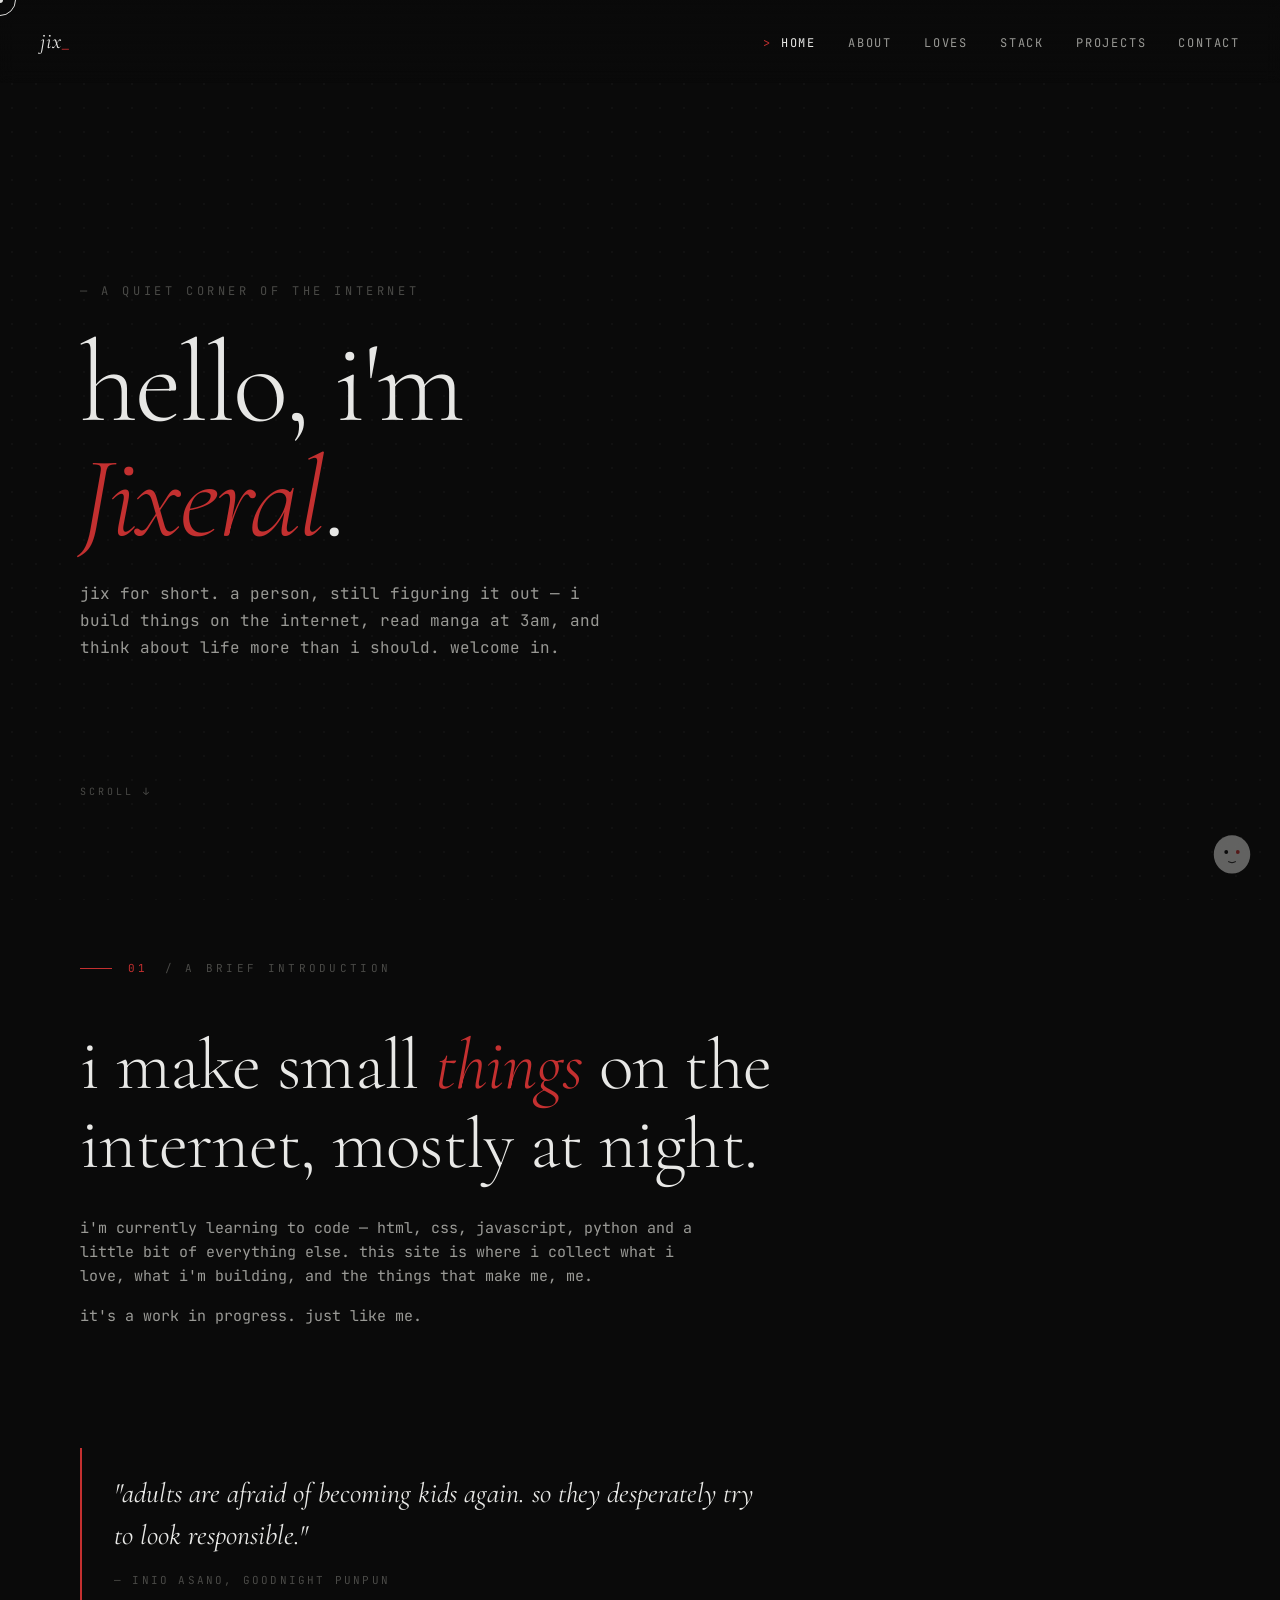
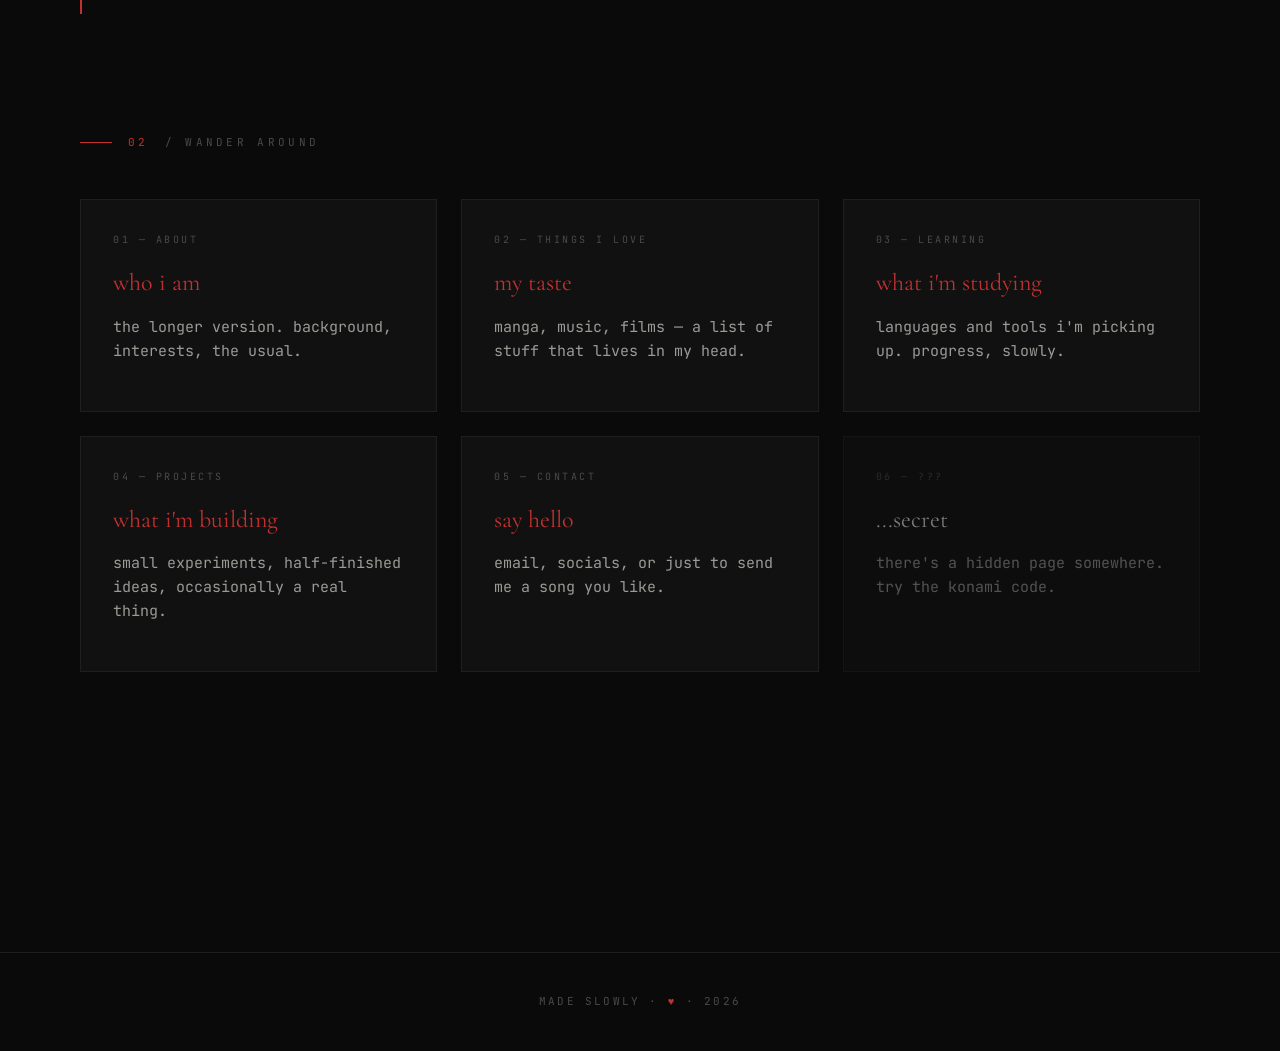
==== index.html @ 425d7bdc "add site" ====
<!DOCTYPE html>
<html lang="en">
<head>
<meta charset="UTF-8">
<meta name="viewport" content="width=device-width, initial-scale=1.0">
<title>home — Jixeral</title>
<meta name="description" content="A quiet corner of the internet.">
<link rel="stylesheet" href="css/style.css">
<link rel="preconnect" href="https://fonts.googleapis.com">
<link rel="preconnect" href="https://fonts.gstatic.com" crossorigin>
<link href="https://fonts.googleapis.com/css2?family=Cormorant+Garamond:ital,wght@0,300;0,400;1,300;1,400&family=JetBrains+Mono:wght@300;400;500&display=swap" rel="stylesheet">
<link rel="icon" href="data:image/svg+xml,%3Csvg xmlns='http://www.w3.org/2000/svg' viewBox='0 0 100 100'%3E%3Ccircle cx='50' cy='50' r='45' fill='%23e8e8e6'/%3E%3Ccircle cx='35' cy='40' r='4' fill='%23000'/%3E%3Ccircle cx='65' cy='40' r='4' fill='%23c43030'/%3E%3C/svg%3E">
</head>
<body>

<div class="loader"><div class="text">loading</div></div>

<nav>
  <a href="index.html" class="logo">jix</a>
  <ul>
    <li><a href="index.html">Home</a></li>
    <li><a href="about.html">About</a></li>
    <li><a href="loves.html">Loves</a></li>
    <li><a href="stack.html">Stack</a></li>
    <li><a href="projects.html">Projects</a></li>
    <li><a href="contact.html">Contact</a></li>
  </ul>
</nav>

<main>

  <section class="hero">
    <div class="greeting reveal">— a quiet corner of the internet</div>
    <h1 class="reveal">hello, i'm<br><span class="accent glitch" data-text="Jixeral">Jixeral</span>.</h1>
    <p class="tagline reveal">jix for short. a person, still figuring it out — i build things on the internet, read manga at 3am, and think about life more than i should. welcome in.</p>
    <div class="scroll-hint">scroll ↓</div>
  </section>

  <section class="reveal">
    <div class="section-label"><span class="num">01</span> / a brief introduction</div>
    <h2>i make small <em>things</em> on the<br>internet, mostly at night.</h2>
    <p>i'm currently learning to code — html, css, javascript, python and a little bit of everything else. this site is where i collect what i love, what i'm building, and the things that make me, me.</p>
    <p>it's a work in progress. just like me.</p>
  </section>

  <section class="reveal">
    <div class="quote-block">
      <p>"adults are afraid of becoming kids again. so they desperately try to look responsible."</p>
      <div class="source">— inio asano, goodnight punpun</div>
    </div>
  </section>

  <section class="reveal">
    <div class="section-label"><span class="num">02</span> / wander around</div>
    <div class="grid grid-3">
      <a href="about.html" class="card">
        <div class="meta">01 — about</div>
        <h3>who i am</h3>
        <p>the longer version. background, interests, the usual.</p>
      </a>
      <a href="loves.html" class="card">
        <div class="meta">02 — things i love</div>
        <h3>my taste</h3>
        <p>manga, music, films — a list of stuff that lives in my head.</p>
      </a>
      <a href="stack.html" class="card">
        <div class="meta">03 — learning</div>
        <h3>what i'm studying</h3>
        <p>languages and tools i'm picking up. progress, slowly.</p>
      </a>
      <a href="projects.html" class="card">
        <div class="meta">04 — projects</div>
        <h3>what i'm building</h3>
        <p>small experiments, half-finished ideas, occasionally a real thing.</p>
      </a>
      <a href="contact.html" class="card">
        <div class="meta">05 — contact</div>
        <h3>say hello</h3>
        <p>email, socials, or just to send me a song you like.</p>
      </a>
      <div class="card" style="opacity:0.5;">
        <div class="meta">06 — ???</div>
        <h3>...secret</h3>
        <p>there's a hidden page somewhere. try the konami code.</p>
      </div>
    </div>
  </section>

</main>

<footer>
  made slowly · <span class="heart">♥</span> · <span id="year"></span>
</footer>

<a href="#" class="punpun-corner" title="punpun">
  <svg viewBox="0 0 100 100" xmlns="http://www.w3.org/2000/svg">
    <ellipse cx="50" cy="55" rx="38" ry="40" fill="#e8e8e6"/>
    <path d="M 30 20 L 35 35 L 40 22 Z M 60 22 L 65 35 L 70 20 Z" fill="#e8e8e6"/>
    <circle cx="38" cy="50" r="4" fill="#0a0a0a"/>
    <circle cx="62" cy="50" r="4" fill="#c43030"/>
    <path d="M 42 70 Q 50 75 58 70" stroke="#0a0a0a" stroke-width="2" fill="none"/>
  </svg>
</a>

<script>document.getElementById('year').textContent = new Date().getFullYear();</script>
<script src="js/main.js"></script>
</body>
</html>
---- css/style.css ----
/* ============================================
   PUNPUN-INSPIRED DARK PERSONAL SITE
   Mood: melancholic, surreal, techy, quiet
   ============================================ */

:root {
  --bg: #0a0a0a;
  --bg-soft: #111111;
  --bg-elev: #181818;
  --ink: #e8e8e6;
  --ink-dim: #9a9a96;
  --ink-faint: #4a4a47;
  --accent: #c43030;        /* Punpun's red eye */
  --accent-soft: #8b1e1e;
  --line: #1f1f1f;
  --grid: rgba(255,255,255,0.03);
  --mono: 'JetBrains Mono', 'Courier New', monospace;
  --serif: 'Cormorant Garamond', 'Times New Roman', serif;
  --sans: -apple-system, BlinkMacSystemFont, 'Segoe UI', sans-serif;
}

* { margin: 0; padding: 0; box-sizing: border-box; }

html { scroll-behavior: smooth; }

body {
  background: var(--bg);
  color: var(--ink);
  font-family: var(--mono);
  font-size: 15px;
  line-height: 1.6;
  overflow-x: hidden;
  cursor: none;
  min-height: 100vh;
  position: relative;
}

/* subtle dot grid background */
body::before {
  content: '';
  position: fixed;
  inset: 0;
  background-image:
    radial-gradient(circle, var(--grid) 1px, transparent 1px);
  background-size: 24px 24px;
  pointer-events: none;
  z-index: 0;
}

/* film grain */
body::after {
  content: '';
  position: fixed;
  inset: 0;
  background-image: url("data:image/svg+xml;utf8,<svg xmlns='http://www.w3.org/2000/svg' width='200' height='200'><filter id='n'><feTurbulence type='fractalNoise' baseFrequency='0.9' numOctaves='2' stitchTiles='stitch'/><feColorMatrix values='0 0 0 0 0  0 0 0 0 0  0 0 0 0 0  0 0 0 0.5 0'/></filter><rect width='100%25' height='100%25' filter='url(%23n)' opacity='0.35'/></svg>");
  opacity: 0.08;
  pointer-events: none;
  z-index: 1000;
  mix-blend-mode: overlay;
}

/* ============ CUSTOM CURSOR ============ */
.cursor-dot, .cursor-ring {
  position: fixed;
  top: 0; left: 0;
  pointer-events: none;
  z-index: 9999;
  transform: translate(-50%, -50%);
  transition: width 0.2s, height 0.2s, background 0.2s, opacity 0.2s;
  mix-blend-mode: difference;
}
.cursor-dot {
  width: 6px; height: 6px;
  background: var(--ink);
  border-radius: 50%;
}
.cursor-ring {
  width: 32px; height: 32px;
  border: 1px solid var(--ink);
  border-radius: 50%;
  transition: transform 0.15s ease-out, width 0.25s, height 0.25s, border-color 0.25s;
}
.cursor-ring.hover {
  width: 56px; height: 56px;
  border-color: var(--accent);
  background: rgba(196, 48, 48, 0.08);
}
.cursor-dot.hover { background: var(--accent); }

@media (max-width: 768px) {
  body { cursor: auto; }
  .cursor-dot, .cursor-ring { display: none; }
}

/* ============ NAV ============ */
nav {
  position: fixed;
  top: 0; left: 0; right: 0;
  z-index: 100;
  padding: 24px 40px;
  display: flex;
  justify-content: space-between;
  align-items: center;
  background: linear-gradient(180deg, rgba(10,10,10,0.85), transparent);
  backdrop-filter: blur(8px);
  -webkit-backdrop-filter: blur(8px);
}
nav .logo {
  font-family: var(--serif);
  font-size: 22px;
  font-style: italic;
  letter-spacing: 0.05em;
  text-decoration: none;
  color: var(--ink);
  position: relative;
}
nav .logo::after {
  content: '_';
  color: var(--accent);
  animation: blink 1.2s infinite;
}
@keyframes blink {
  0%, 49% { opacity: 1; }
  50%, 100% { opacity: 0; }
}
nav ul {
  display: flex;
  gap: 32px;
  list-style: none;
}
nav ul a {
  color: var(--ink-dim);
  text-decoration: none;
  font-size: 12px;
  letter-spacing: 0.15em;
  text-transform: uppercase;
  transition: color 0.2s;
  position: relative;
  padding: 4px 0;
}
nav ul a:hover, nav ul a.active {
  color: var(--ink);
}
nav ul a.active::before {
  content: '> ';
  color: var(--accent);
}
nav ul a::after {
  content: '';
  position: absolute;
  bottom: 0; left: 0;
  width: 0; height: 1px;
  background: var(--accent);
  transition: width 0.3s;
}
nav ul a:hover::after { width: 100%; }

@media (max-width: 640px) {
  nav { padding: 16px 20px; }
  nav ul { gap: 16px; }
  nav ul a { font-size: 10px; letter-spacing: 0.1em; }
}

/* ============ LAYOUT ============ */
main {
  position: relative;
  z-index: 2;
  padding: 120px 40px 80px;
  max-width: 1200px;
  margin: 0 auto;
}
@media (max-width: 640px) {
  main { padding: 100px 20px 60px; }
}

section { margin-bottom: 120px; }

/* ============ HERO ============ */
.hero {
  min-height: 80vh;
  display: flex;
  flex-direction: column;
  justify-content: center;
  position: relative;
}
.hero .greeting {
  color: var(--ink-faint);
  font-size: 12px;
  letter-spacing: 0.3em;
  text-transform: uppercase;
  margin-bottom: 24px;
}
.hero h1 {
  font-family: var(--serif);
  font-size: clamp(48px, 9vw, 128px);
  line-height: 1;
  font-weight: 300;
  letter-spacing: -0.02em;
  margin-bottom: 24px;
}
.hero h1 .accent {
  font-style: italic;
  color: var(--accent);
}
.hero .tagline {
  color: var(--ink-dim);
  max-width: 540px;
  font-size: 16px;
  line-height: 1.7;
}
.hero .scroll-hint {
  position: absolute;
  bottom: 40px;
  left: 0;
  font-size: 10px;
  letter-spacing: 0.3em;
  color: var(--ink-faint);
  text-transform: uppercase;
  animation: pulse 2s infinite;
}
@keyframes pulse {
  0%, 100% { opacity: 0.3; transform: translateY(0); }
  50% { opacity: 1; transform: translateY(6px); }
}

/* glitch text */
.glitch {
  position: relative;
  display: inline-block;
}
.glitch::before, .glitch::after {
  content: attr(data-text);
  position: absolute;
  top: 0; left: 0;
  width: 100%;
  opacity: 0;
}
.glitch:hover::before {
  animation: glitch1 0.4s steps(2) infinite;
  color: var(--accent);
  opacity: 0.8;
  z-index: -1;
}
.glitch:hover::after {
  animation: glitch2 0.4s steps(2) infinite;
  color: #30c4c4;
  opacity: 0.8;
  z-index: -1;
}
@keyframes glitch1 {
  0% { transform: translate(0); }
  20% { transform: translate(-2px, 2px); }
  40% { transform: translate(-2px, -2px); }
  60% { transform: translate(2px, 2px); }
  80% { transform: translate(2px, -2px); }
  100% { transform: translate(0); }
}
@keyframes glitch2 {
  0% { transform: translate(0); }
  20% { transform: translate(2px, -2px); }
  40% { transform: translate(2px, 2px); }
  60% { transform: translate(-2px, -2px); }
  80% { transform: translate(-2px, 2px); }
  100% { transform: translate(0); }
}

/* ============ SECTION HEADERS ============ */
.section-label {
  display: flex;
  align-items: center;
  gap: 16px;
  margin-bottom: 48px;
  color: var(--ink-faint);
  font-size: 11px;
  letter-spacing: 0.3em;
  text-transform: uppercase;
}
.section-label::before {
  content: '';
  width: 32px; height: 1px;
  background: var(--accent);
}
.section-label .num {
  color: var(--accent);
}

h2 {
  font-family: var(--serif);
  font-size: clamp(36px, 6vw, 72px);
  font-weight: 300;
  line-height: 1.1;
  margin-bottom: 32px;
  letter-spacing: -0.01em;
}
h2 em { color: var(--accent); font-style: italic; }

h3 {
  font-family: var(--serif);
  font-size: 24px;
  font-weight: 400;
  margin-bottom: 12px;
}

p { color: var(--ink-dim); margin-bottom: 16px; max-width: 640px; }
p strong { color: var(--ink); font-weight: 500; }

a { color: var(--accent); text-decoration: none; }
a:hover { color: var(--ink); }

/* ============ CARDS / GRIDS ============ */
.grid {
  display: grid;
  gap: 24px;
}
.grid-2 { grid-template-columns: repeat(2, 1fr); }
.grid-3 { grid-template-columns: repeat(3, 1fr); }
.grid-4 { grid-template-columns: repeat(4, 1fr); }
@media (max-width: 900px) {
  .grid-3, .grid-4 { grid-template-columns: repeat(2, 1fr); }
}
@media (max-width: 600px) {
  .grid-2, .grid-3, .grid-4 { grid-template-columns: 1fr; }
}

.card {
  background: var(--bg-soft);
  border: 1px solid var(--line);
  padding: 32px;
  position: relative;
  transition: all 0.4s cubic-bezier(0.2, 0.8, 0.2, 1);
  overflow: hidden;
}
.card::before {
  content: '';
  position: absolute;
  top: 0; left: 0;
  width: 0; height: 1px;
  background: var(--accent);
  transition: width 0.5s;
}
.card:hover {
  border-color: var(--ink-faint);
  transform: translateY(-4px);
  background: var(--bg-elev);
}
.card:hover::before { width: 100%; }

.card .meta {
  font-size: 10px;
  letter-spacing: 0.25em;
  text-transform: uppercase;
  color: var(--ink-faint);
  margin-bottom: 16px;
}
.card .tag {
  display: inline-block;
  padding: 3px 10px;
  border: 1px solid var(--line);
  font-size: 10px;
  letter-spacing: 0.15em;
  text-transform: uppercase;
  color: var(--ink-dim);
  margin-right: 6px;
  margin-top: 12px;
}

/* ============ ABOUT ============ */
.about-grid {
  display: grid;
  grid-template-columns: 1fr 2fr;
  gap: 64px;
  align-items: start;
}
@media (max-width: 800px) {
  .about-grid { grid-template-columns: 1fr; gap: 32px; }
}
.about-avatar {
  aspect-ratio: 1;
  background: var(--bg-soft);
  border: 1px solid var(--line);
  display: flex;
  align-items: center;
  justify-content: center;
  position: relative;
  overflow: hidden;
}
.about-avatar svg { width: 70%; height: 70%; }
.about-avatar::after {
  content: '';
  position: absolute;
  inset: 0;
  background: linear-gradient(180deg, transparent 50%, rgba(196,48,48,0.05));
  pointer-events: none;
}

.detail-list {
  list-style: none;
  margin-top: 24px;
}
.detail-list li {
  display: flex;
  padding: 14px 0;
  border-bottom: 1px solid var(--line);
  font-size: 13px;
}
.detail-list li .key {
  flex: 0 0 140px;
  color: var(--ink-faint);
  text-transform: uppercase;
  letter-spacing: 0.15em;
  font-size: 11px;
  padding-top: 2px;
}
.detail-list li .val { color: var(--ink); }

/* ============ LOVES / TASTE ============ */
.taste-cat {
  margin-bottom: 64px;
}
.taste-cat h3 {
  display: flex;
  align-items: center;
  gap: 12px;
  margin-bottom: 24px;
  font-size: 14px;
  font-family: var(--mono);
  text-transform: uppercase;
  letter-spacing: 0.2em;
  color: var(--ink-dim);
}
.taste-cat h3::before {
  content: '◆';
  color: var(--accent);
  font-size: 8px;
}
.taste-list {
  list-style: none;
  display: grid;
  grid-template-columns: repeat(auto-fill, minmax(280px, 1fr));
  gap: 0;
  border-top: 1px solid var(--line);
}
.taste-list li {
  padding: 16px 20px;
  border-bottom: 1px solid var(--line);
  display: flex;
  justify-content: space-between;
  align-items: baseline;
  gap: 16px;
  transition: background 0.2s, padding-left 0.3s;
  cursor: none;
}
.taste-list li:hover {
  background: var(--bg-soft);
  padding-left: 32px;
}
.taste-list li .title { color: var(--ink); font-family: var(--serif); font-size: 18px; }
.taste-list li .by { color: var(--ink-faint); font-size: 11px; letter-spacing: 0.1em; text-transform: uppercase; }

/* ============ PROJECTS ============ */
.project-list {
  border-top: 1px solid var(--line);
}
.project {
  display: grid;
  grid-template-columns: 60px 1fr auto 80px;
  gap: 24px;
  padding: 28px 0;
  border-bottom: 1px solid var(--line);
  align-items: center;
  transition: padding 0.3s, color 0.3s;
  cursor: none;
}
.project:hover { padding-left: 16px; }
.project .num { color: var(--ink-faint); font-size: 12px; }
.project .name { font-family: var(--serif); font-size: 24px; }
.project .stack { color: var(--ink-faint); font-size: 11px; letter-spacing: 0.15em; text-transform: uppercase; }
.project .year { color: var(--ink-dim); font-size: 12px; text-align: right; }
.project:hover .name { color: var(--accent); }
@media (max-width: 700px) {
  .project { grid-template-columns: 40px 1fr; gap: 12px; }
  .project .stack, .project .year { grid-column: 2; }
  .project .name { font-size: 18px; }
}

/* ============ LEARNING / STACK ============ */
.stack-grid {
  display: grid;
  grid-template-columns: repeat(auto-fill, minmax(220px, 1fr));
  gap: 16px;
}
.skill {
  background: var(--bg-soft);
  border: 1px solid var(--line);
  padding: 20px;
  position: relative;
  transition: all 0.3s;
}
.skill:hover { border-color: var(--accent); background: var(--bg-elev); }
.skill .name {
  display: flex;
  justify-content: space-between;
  align-items: center;
  margin-bottom: 12px;
  font-family: var(--serif);
  font-size: 20px;
}
.skill .level {
  font-size: 10px;
  letter-spacing: 0.2em;
  text-transform: uppercase;
  color: var(--ink-faint);
}
.skill .bar {
  height: 2px;
  background: var(--line);
  position: relative;
  overflow: hidden;
}
.skill .bar::after {
  content: '';
  position: absolute;
  top: 0; left: 0; height: 100%;
  background: var(--accent);
  width: var(--w, 0%);
  transition: width 1.2s cubic-bezier(0.2, 0.8, 0.2, 1);
}
.skill.in-view .bar::after { width: var(--w, 0%); }
.skill .note {
  margin-top: 10px;
  font-size: 11px;
  color: var(--ink-dim);
  font-style: italic;
}

/* terminal block */
.terminal {
  background: #050505;
  border: 1px solid var(--line);
  padding: 24px;
  font-size: 13px;
  margin-top: 32px;
  position: relative;
}
.terminal::before {
  content: '● ● ●';
  position: absolute;
  top: 8px; left: 12px;
  color: var(--ink-faint);
  font-size: 8px;
  letter-spacing: 4px;
}
.terminal pre {
  margin-top: 16px;
  white-space: pre-wrap;
  color: var(--ink-dim);
  font-family: var(--mono);
  line-height: 1.8;
}
.terminal .prompt { color: var(--accent); }
.terminal .out { color: var(--ink); }
.terminal .comment { color: var(--ink-faint); font-style: italic; }

/* ============ CONTACT ============ */
.contact-grid {
  display: grid;
  grid-template-columns: 1fr 1fr;
  gap: 64px;
  align-items: start;
}
@media (max-width: 800px) {
  .contact-grid { grid-template-columns: 1fr; }
}
.contact-link {
  display: flex;
  justify-content: space-between;
  align-items: center;
  padding: 20px 0;
  border-bottom: 1px solid var(--line);
  color: var(--ink);
  font-family: var(--serif);
  font-size: 22px;
  transition: all 0.3s;
  cursor: none;
}
.contact-link:hover {
  padding-left: 16px;
  color: var(--accent);
}
.contact-link .arrow {
  font-family: var(--mono);
  font-size: 14px;
  color: var(--ink-faint);
  transition: transform 0.3s, color 0.3s;
}
.contact-link:hover .arrow {
  transform: translateX(8px);
  color: var(--accent);
}

/* ============ QUOTE / PUNPUN VIBE ============ */
.quote-block {
  border-left: 2px solid var(--accent);
  padding: 24px 0 24px 32px;
  margin: 64px 0;
  max-width: 680px;
}
.quote-block p {
  font-family: var(--serif);
  font-size: clamp(20px, 3vw, 28px);
  font-style: italic;
  line-height: 1.5;
  color: var(--ink);
  margin-bottom: 16px;
}
.quote-block .source {
  font-size: 11px;
  letter-spacing: 0.2em;
  text-transform: uppercase;
  color: var(--ink-faint);
}

/* ============ FOOTER ============ */
footer {
  border-top: 1px solid var(--line);
  padding: 40px;
  margin-top: 80px;
  text-align: center;
  font-size: 11px;
  letter-spacing: 0.2em;
  text-transform: uppercase;
  color: var(--ink-faint);
  position: relative;
  z-index: 2;
}
footer .heart { color: var(--accent); }

/* ============ SCROLL REVEAL ============ */
.reveal {
  opacity: 0;
  transform: translateY(40px);
  transition: opacity 0.8s, transform 0.8s cubic-bezier(0.2, 0.8, 0.2, 1);
}
.reveal.in-view {
  opacity: 1;
  transform: translateY(0);
}
.reveal:nth-child(2) { transition-delay: 0.1s; }
.reveal:nth-child(3) { transition-delay: 0.2s; }
.reveal:nth-child(4) { transition-delay: 0.3s; }

/* ============ EASTER EGG / SECRET ============ */
.secret-overlay {
  position: fixed;
  inset: 0;
  background: #000;
  z-index: 99999;
  display: none;
  align-items: center;
  justify-content: center;
  flex-direction: column;
  text-align: center;
  padding: 40px;
}
.secret-overlay.show { display: flex; }
.secret-overlay h1 {
  font-family: var(--serif);
  font-size: clamp(40px, 8vw, 96px);
  font-style: italic;
  color: var(--accent);
  margin-bottom: 24px;
  animation: float 4s ease-in-out infinite;
}
@keyframes float {
  0%, 100% { transform: translateY(0); }
  50% { transform: translateY(-10px); }
}
.secret-overlay p {
  font-family: var(--mono);
  color: var(--ink-dim);
  max-width: 500px;
}
.secret-overlay button {
  margin-top: 32px;
  background: none;
  border: 1px solid var(--accent);
  color: var(--ink);
  padding: 14px 28px;
  font-family: var(--mono);
  font-size: 11px;
  letter-spacing: 0.2em;
  text-transform: uppercase;
  cursor: none;
  transition: all 0.3s;
}
.secret-overlay button:hover {
  background: var(--accent);
}

/* selection */
::selection { background: var(--accent); color: var(--bg); }

/* scrollbar */
::-webkit-scrollbar { width: 8px; }
::-webkit-scrollbar-track { background: var(--bg); }
::-webkit-scrollbar-thumb { background: var(--line); }
::-webkit-scrollbar-thumb:hover { background: var(--accent); }

/* ============ PUNPUN BIRD ============ */
.punpun-corner {
  position: fixed;
  bottom: 24px;
  right: 24px;
  width: 48px;
  height: 48px;
  z-index: 50;
  opacity: 0.4;
  transition: opacity 0.3s, transform 0.3s;
  cursor: none;
}
.punpun-corner:hover {
  opacity: 1;
  transform: scale(1.1) rotate(-5deg);
}
.punpun-corner svg { width: 100%; height: 100%; }

/* loading screen */
.loader {
  position: fixed;
  inset: 0;
  background: var(--bg);
  z-index: 99998;
  display: flex;
  align-items: center;
  justify-content: center;
  transition: opacity 0.6s, visibility 0.6s;
}
.loader.hide { opacity: 0; visibility: hidden; }
.loader .text {
  font-family: var(--mono);
  font-size: 12px;
  letter-spacing: 0.3em;
  color: var(--ink-dim);
  text-transform: uppercase;
}
.loader .text::after {
  content: '';
  display: inline-block;
  width: 8px;
  animation: dots 1.2s infinite;
}
@keyframes dots {
  0%, 20% { content: ''; }
  40% { content: '.'; }
  60% { content: '..'; }
  80%, 100% { content: '...'; }
}
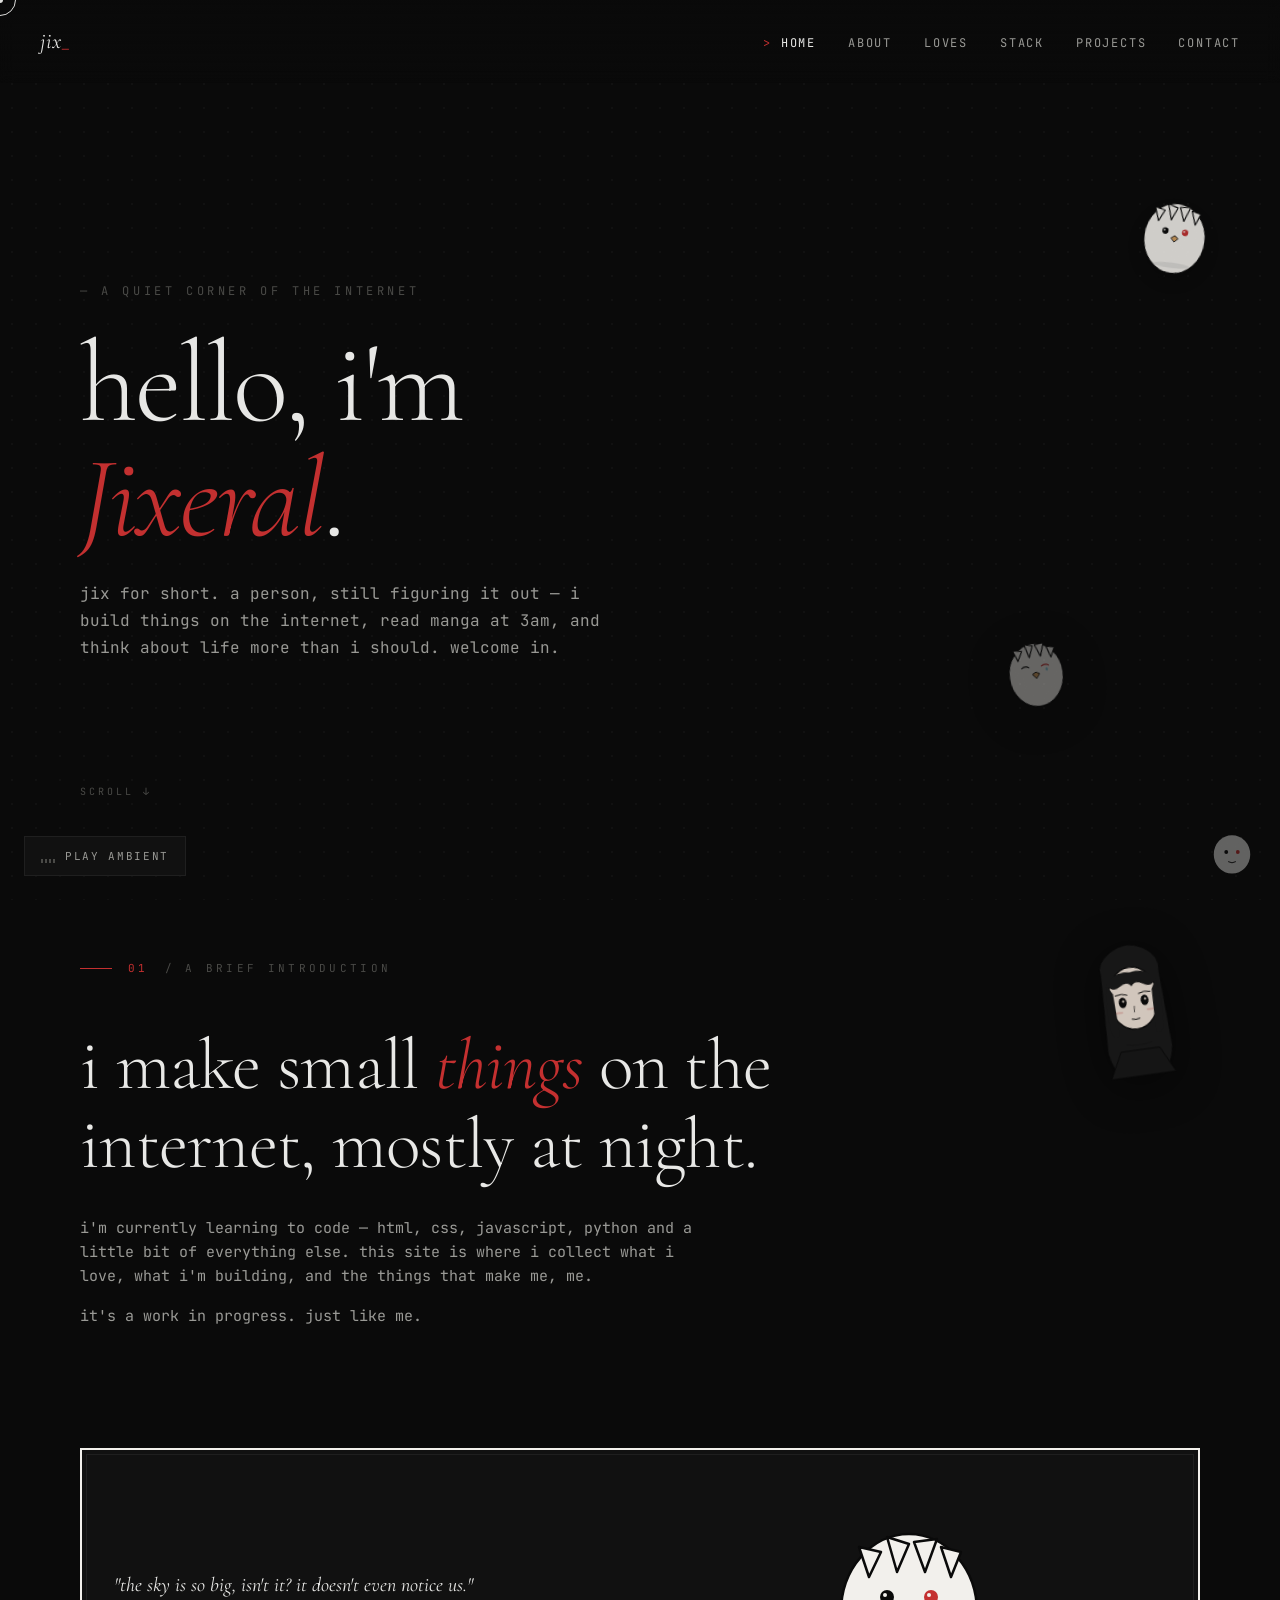
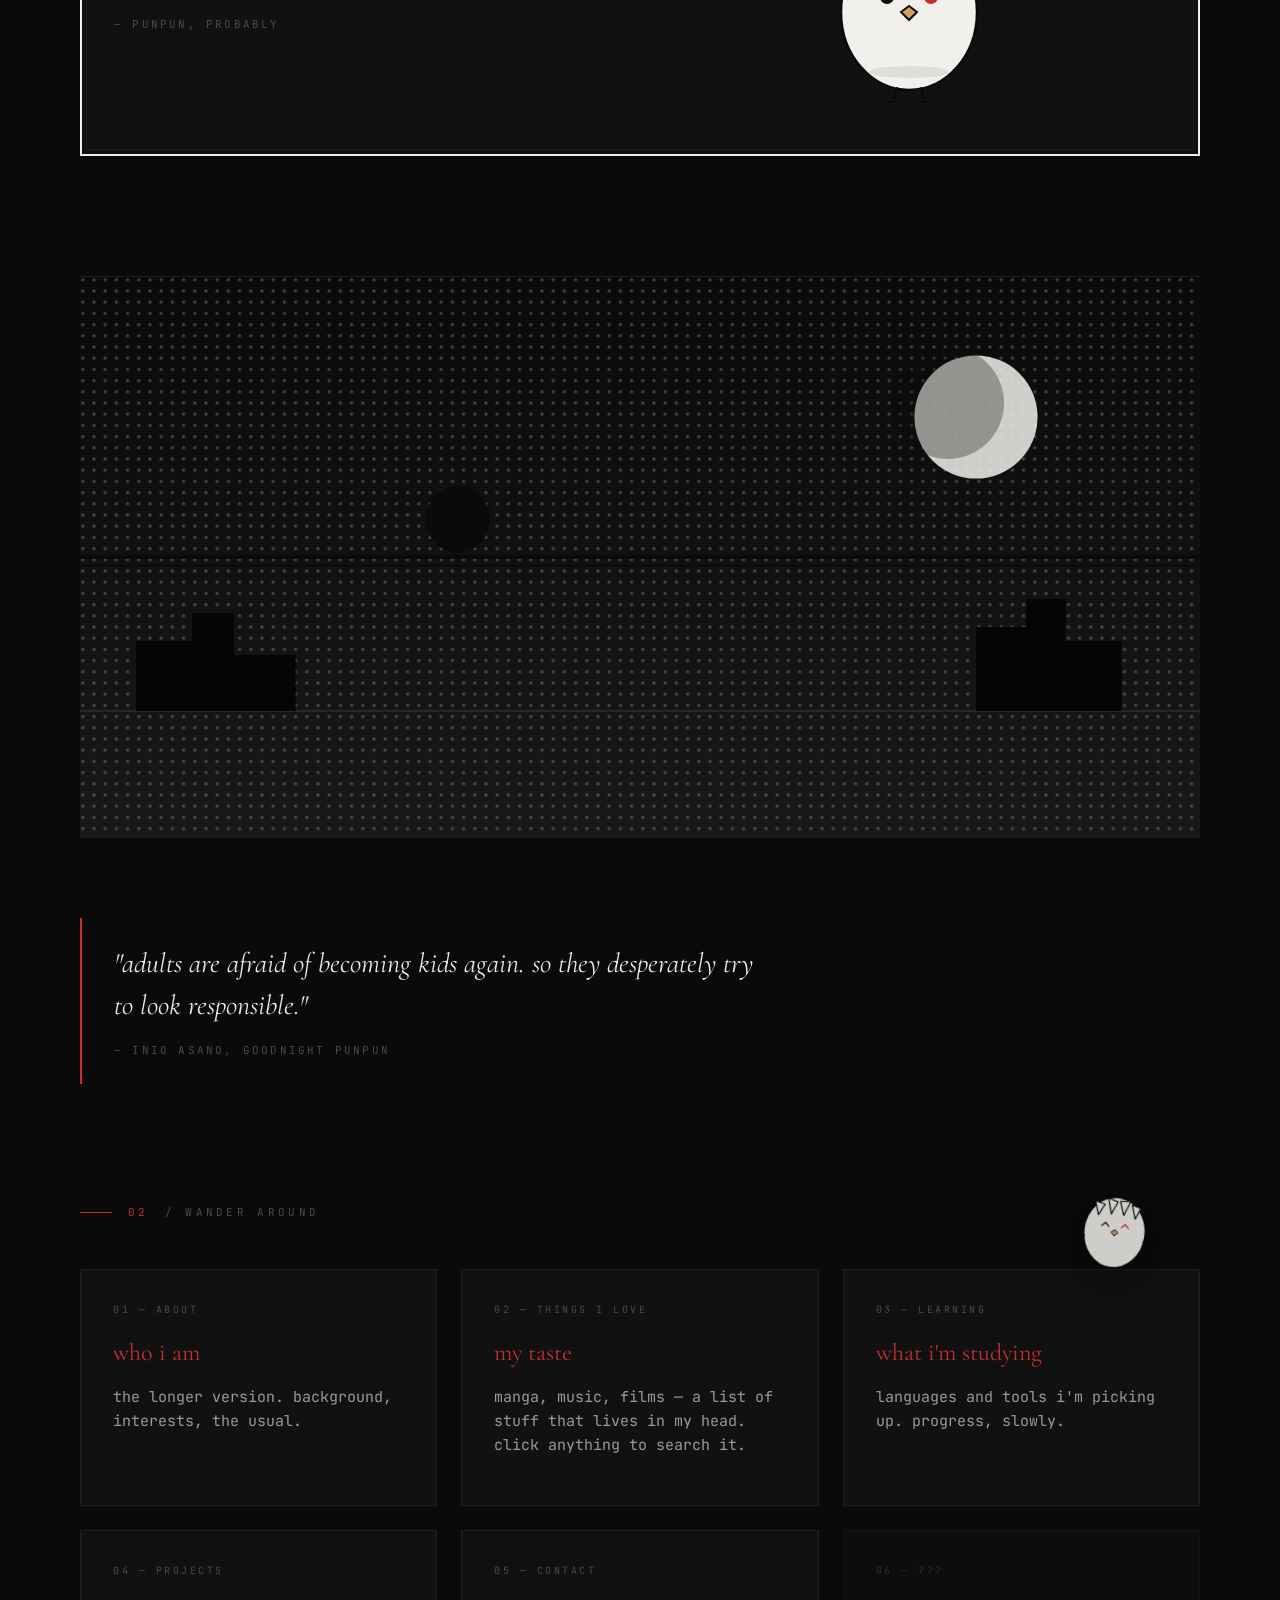
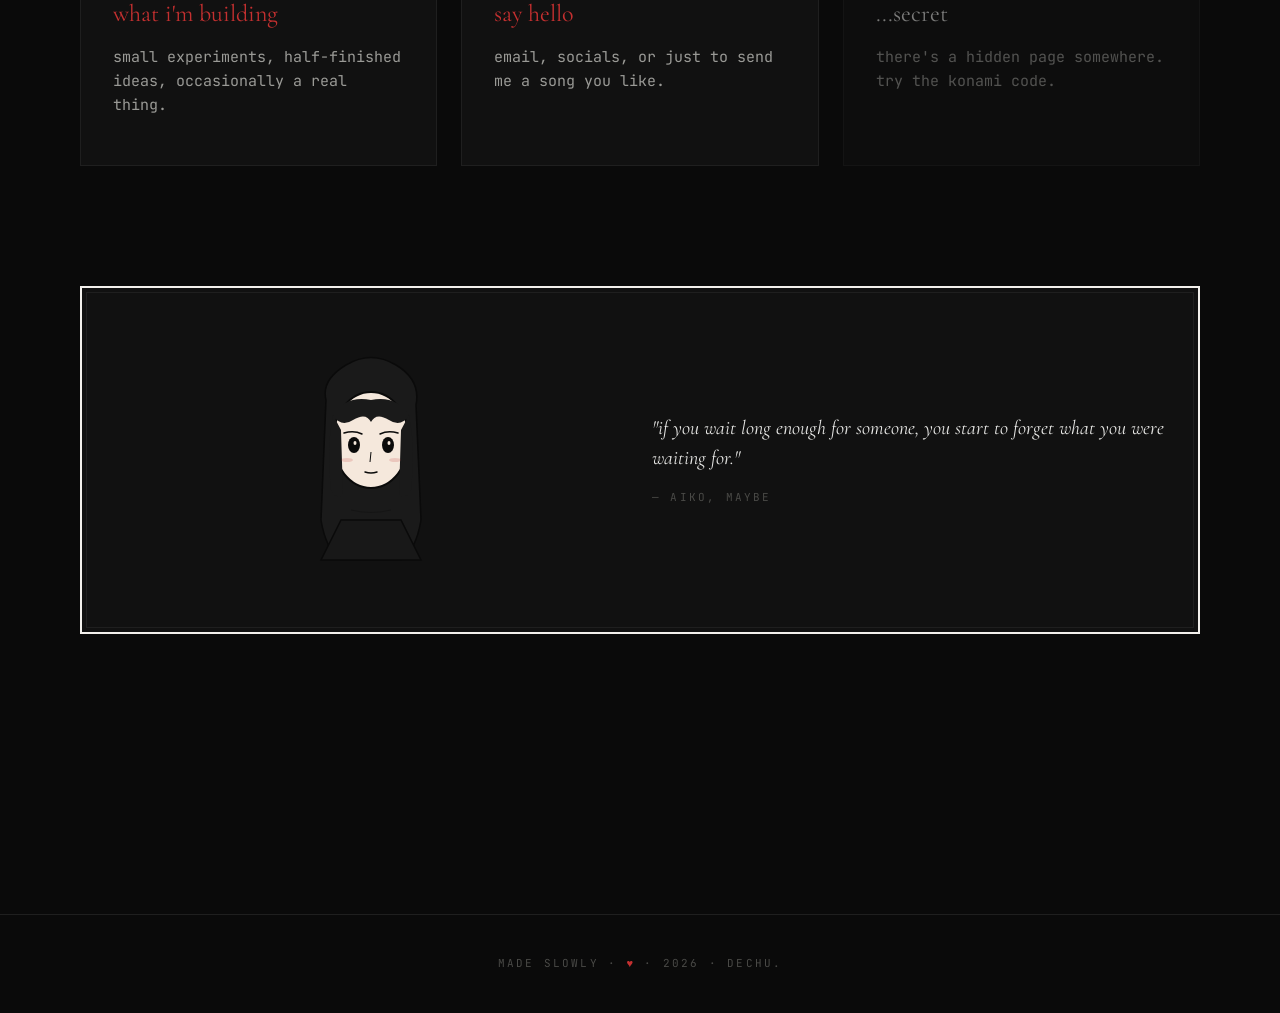
==== commit 4423e480: "v2" ====
--- a/index.html
+++ b/index.html
@@ -29,19 +29,38 @@
 
 <main>
 
-  <section class="hero">
+  <section class="hero" style="position:relative;">
+    <img src="assets/punpun.svg" alt="" class="floater small tilt-r" style="top:60px; right:-20px;">
+    <img src="assets/punpun-sad.svg" alt="" class="floater small tilt-l fade hide-mobile" style="bottom:120px; right:120px;">
     <div class="greeting reveal">— a quiet corner of the internet</div>
     <h1 class="reveal">hello, i'm<br><span class="accent glitch" data-text="Jixeral">Jixeral</span>.</h1>
     <p class="tagline reveal">jix for short. a person, still figuring it out — i build things on the internet, read manga at 3am, and think about life more than i should. welcome in.</p>
     <div class="scroll-hint">scroll ↓</div>
   </section>
 
-  <section class="reveal">
+  <section class="reveal" style="position:relative;">
+    <img src="assets/aiko.svg" alt="" class="floater med tilt-l hide-mobile" style="top:-40px; right:0;">
     <div class="section-label"><span class="num">01</span> / a brief introduction</div>
     <h2>i make small <em>things</em> on the<br>internet, mostly at night.</h2>
     <p>i'm currently learning to code — html, css, javascript, python and a little bit of everything else. this site is where i collect what i love, what i'm building, and the things that make me, me.</p>
     <p>it's a work in progress. just like me.</p>
   </section>
+
+  <!-- big punpun manga panel -->
+  <section class="reveal">
+    <div class="panel">
+      <div class="panel-text">
+        <p>"the sky is so big, isn't it? it doesn't even notice us."</p>
+        <div class="source" style="margin-top:12px; font-family:var(--mono); font-size:11px; letter-spacing:0.2em; text-transform:uppercase; color:var(--ink-faint);">— punpun, probably</div>
+      </div>
+      <div class="panel-img">
+        <img src="assets/punpun.svg" alt="punpun">
+      </div>
+    </div>
+  </section>
+
+  <!-- decorative sky -->
+  <img src="assets/sky.svg" alt="" class="sky-banner reveal">
 
   <section class="reveal">
     <div class="quote-block">
@@ -50,7 +69,8 @@
     </div>
   </section>
 
-  <section class="reveal">
+  <section class="reveal" style="position:relative;">
+    <img src="assets/punpun-happy.svg" alt="" class="floater small tilt-r hide-mobile" style="top:-30px; right:40px;">
     <div class="section-label"><span class="num">02</span> / wander around</div>
     <div class="grid grid-3">
       <a href="about.html" class="card">
@@ -61,7 +81,7 @@
       <a href="loves.html" class="card">
         <div class="meta">02 — things i love</div>
         <h3>my taste</h3>
-        <p>manga, music, films — a list of stuff that lives in my head.</p>
+        <p>manga, music, films — a list of stuff that lives in my head. click anything to search it.</p>
       </a>
       <a href="stack.html" class="card">
         <div class="meta">03 — learning</div>
@@ -86,10 +106,20 @@
     </div>
   </section>
 
+  <section class="reveal">
+    <div class="panel">
+      <div class="panel-img"><img src="assets/aiko.svg" alt="aiko"></div>
+      <div class="panel-text">
+        <p>"if you wait long enough for someone, you start to forget what you were waiting for."</p>
+        <div class="source" style="margin-top:12px; font-family:var(--mono); font-size:11px; letter-spacing:0.2em; text-transform:uppercase; color:var(--ink-faint);">— aiko, maybe</div>
+      </div>
+    </div>
+  </section>
+
 </main>
 
 <footer>
-  made slowly · <span class="heart">♥</span> · <span id="year"></span>
+  made slowly · <span class="heart">♥</span> · <span id="year"></span> · dechu.
 </footer>
 
 <a href="#" class="punpun-corner" title="punpun">
--- a/css/style.css
+++ b/css/style.css
@@ -755,3 +755,203 @@
   60% { content: '..'; }
   80%, 100% { content: '...'; }
 }
+
+/* ============================================
+   NEW: floating punpun/aiko images, music player,
+   clickable taste links, decorative sky strip
+   ============================================ */
+
+/* floating decorative images scattered around pages */
+.floater {
+  position: absolute;
+  pointer-events: none;
+  z-index: 1;
+  opacity: 0.85;
+  animation: floatY 6s ease-in-out infinite;
+  filter: drop-shadow(0 8px 24px rgba(0,0,0,0.6));
+}
+.floater.small { width: 90px; }
+.floater.med   { width: 130px; }
+.floater.large { width: 180px; }
+.floater.tilt-l { transform: rotate(-8deg); }
+.floater.tilt-r { transform: rotate(7deg); }
+.floater.delay-1 { animation-delay: 0.8s; }
+.floater.delay-2 { animation-delay: 1.6s; }
+.floater.delay-3 { animation-delay: 2.4s; }
+.floater.fade { opacity: 0.4; }
+@keyframes floatY {
+  0%, 100% { transform: translateY(0) rotate(var(--r, 0deg)); }
+  50%      { transform: translateY(-12px) rotate(var(--r, 0deg)); }
+}
+.floater.tilt-l { --r: -8deg; }
+.floater.tilt-r { --r: 7deg; }
+
+/* hide some floaters on small screens to keep mobile clean */
+@media (max-width: 768px) {
+  .floater.hide-mobile { display: none; }
+  .floater { opacity: 0.5; width: 70px !important; }
+}
+
+/* decorative sky banner */
+.sky-banner {
+  width: 100%;
+  margin: 80px 0;
+  border-top: 1px solid var(--line);
+  border-bottom: 1px solid var(--line);
+  display: block;
+}
+
+/* taste list — clickable search links */
+.taste-list li {
+  position: relative;
+  cursor: none;
+}
+.taste-list li a.search-link {
+  color: inherit;
+  text-decoration: none;
+  display: flex;
+  justify-content: space-between;
+  align-items: baseline;
+  width: 100%;
+  gap: 16px;
+  cursor: none;
+}
+.taste-list li::after {
+  content: '↗';
+  position: absolute;
+  right: 16px;
+  top: 50%;
+  transform: translateY(-50%);
+  color: var(--accent);
+  font-size: 14px;
+  opacity: 0;
+  transition: opacity 0.3s, right 0.3s;
+  pointer-events: none;
+}
+.taste-list li:hover::after {
+  opacity: 1;
+  right: 8px;
+}
+.taste-list li:hover .by {
+  color: var(--accent);
+}
+
+/* ============ MUSIC PLAYER (bottom-left) ============ */
+.music-toggle {
+  position: fixed;
+  bottom: 24px;
+  left: 24px;
+  z-index: 50;
+  background: var(--bg-soft);
+  border: 1px solid var(--line);
+  color: var(--ink-dim);
+  padding: 12px 16px;
+  font-family: var(--mono);
+  font-size: 11px;
+  letter-spacing: 0.15em;
+  text-transform: uppercase;
+  cursor: none;
+  display: flex;
+  align-items: center;
+  gap: 10px;
+  transition: all 0.3s;
+  backdrop-filter: blur(8px);
+}
+.music-toggle:hover {
+  border-color: var(--accent);
+  color: var(--ink);
+}
+.music-toggle.playing {
+  border-color: var(--accent);
+  color: var(--ink);
+}
+.music-toggle .eq {
+  display: inline-flex;
+  align-items: flex-end;
+  height: 14px;
+  gap: 2px;
+}
+.music-toggle .eq span {
+  display: inline-block;
+  width: 2px;
+  background: var(--ink-faint);
+  height: 4px;
+  transition: background 0.3s;
+}
+.music-toggle.playing .eq span {
+  background: var(--accent);
+  animation: eq 0.9s ease-in-out infinite;
+}
+.music-toggle.playing .eq span:nth-child(2) { animation-delay: 0.15s; }
+.music-toggle.playing .eq span:nth-child(3) { animation-delay: 0.3s; }
+.music-toggle.playing .eq span:nth-child(4) { animation-delay: 0.45s; }
+@keyframes eq {
+  0%, 100% { height: 4px; }
+  50%      { height: 14px; }
+}
+
+/* punpun corner adjustment (sits next to music toggle if needed) */
+.punpun-corner { z-index: 51; }
+
+/* ============ PUNPUN PANEL (a "manga panel" decorative block) ============ */
+.panel {
+  position: relative;
+  border: 2px solid #f2f0ec;
+  background: var(--bg-soft);
+  padding: 32px;
+  margin: 48px 0;
+  display: grid;
+  grid-template-columns: 1fr 1fr;
+  gap: 24px;
+  align-items: center;
+  overflow: hidden;
+}
+.panel::before {
+  content: '';
+  position: absolute;
+  inset: 4px;
+  border: 1px solid var(--line);
+  pointer-events: none;
+}
+.panel-text p {
+  font-family: var(--serif);
+  font-size: 20px;
+  font-style: italic;
+  line-height: 1.5;
+  color: var(--ink);
+}
+.panel-img {
+  display: flex;
+  justify-content: center;
+  align-items: center;
+}
+.panel-img img {
+  max-width: 200px;
+  width: 100%;
+}
+@media (max-width: 700px) {
+  .panel { grid-template-columns: 1fr; padding: 20px; }
+  .panel-img img { max-width: 140px; }
+}
+
+/* polaroid frame for inline images */
+.polaroid {
+  display: inline-block;
+  background: #f2f0ec;
+  padding: 12px 12px 32px;
+  border: 1px solid #1a1a1a;
+  box-shadow: 0 6px 30px rgba(0,0,0,0.5);
+  transform: rotate(-2deg);
+  transition: transform 0.4s;
+  cursor: none;
+}
+.polaroid:hover { transform: rotate(0deg) scale(1.04); }
+.polaroid img { display: block; width: 200px; }
+.polaroid .caption {
+  font-family: var(--serif);
+  font-style: italic;
+  text-align: center;
+  margin-top: 6px;
+  color: #0a0a0a;
+  font-size: 12px;
+}
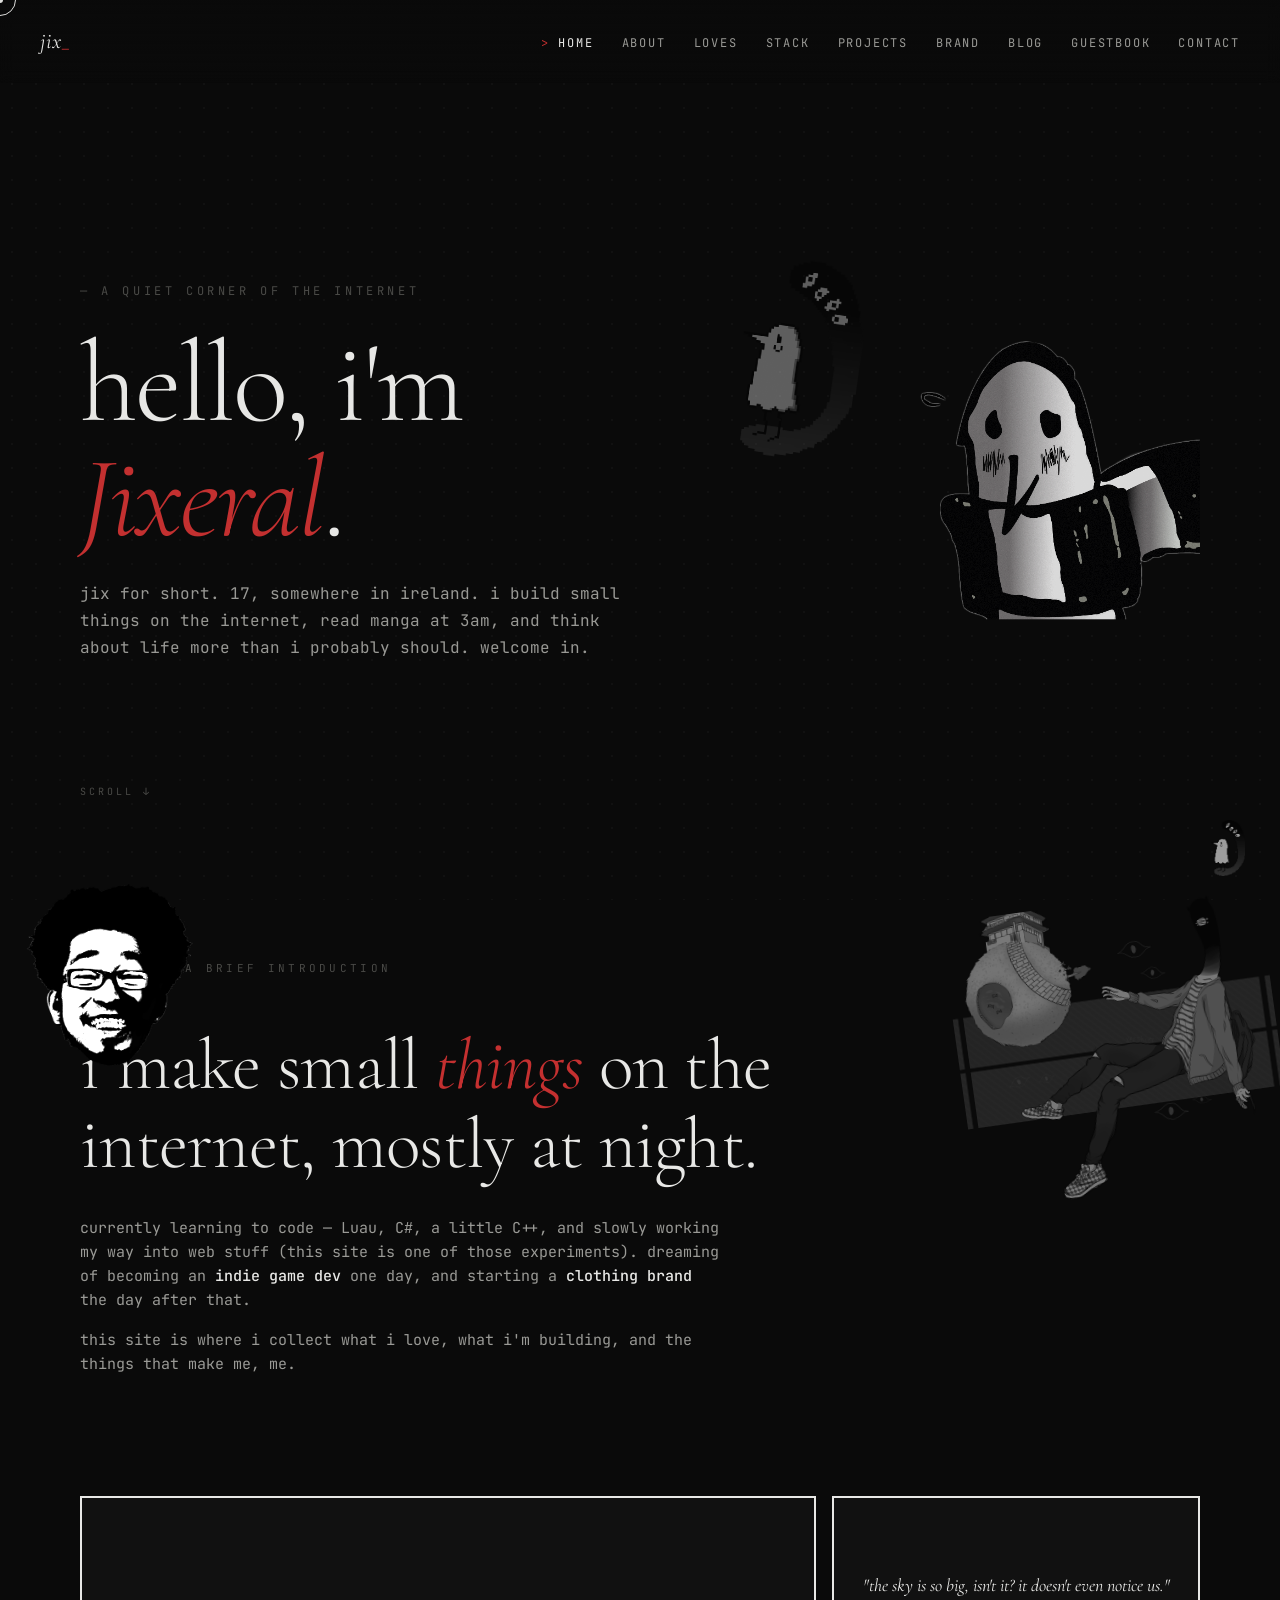
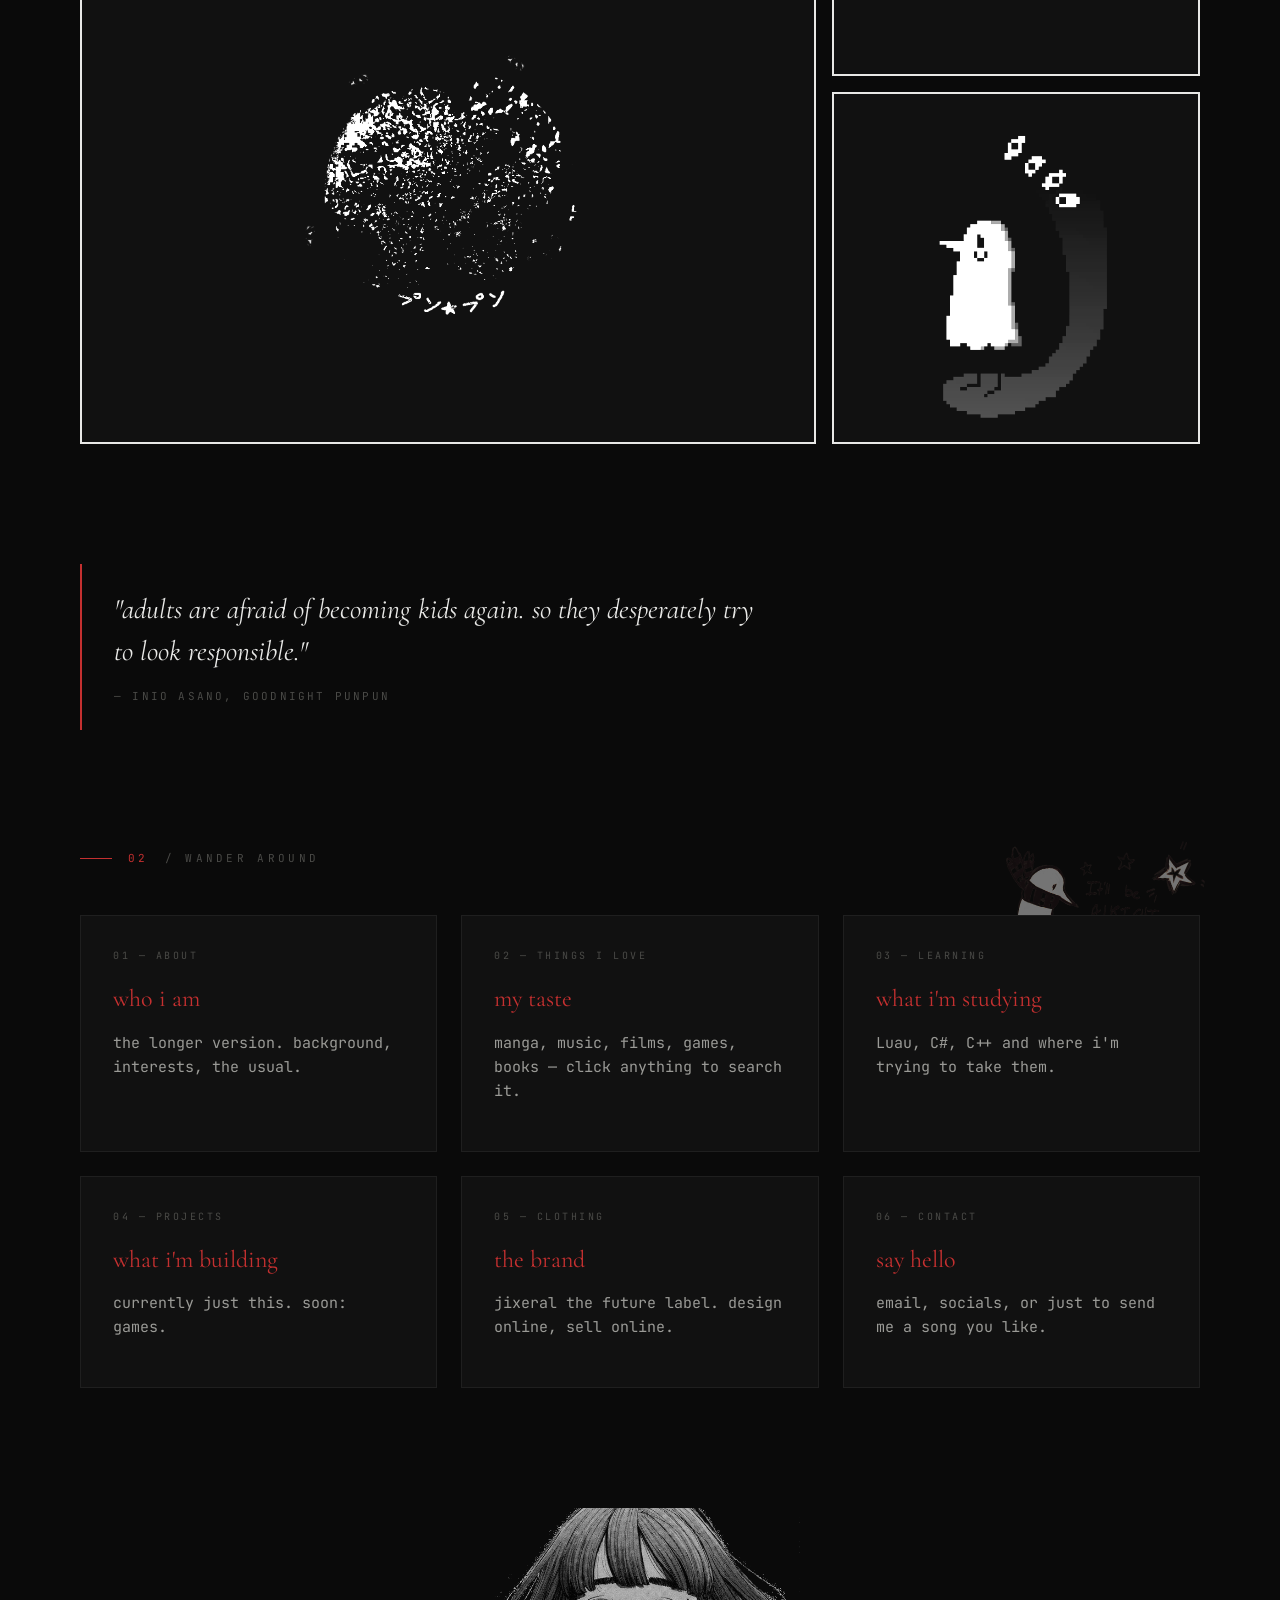
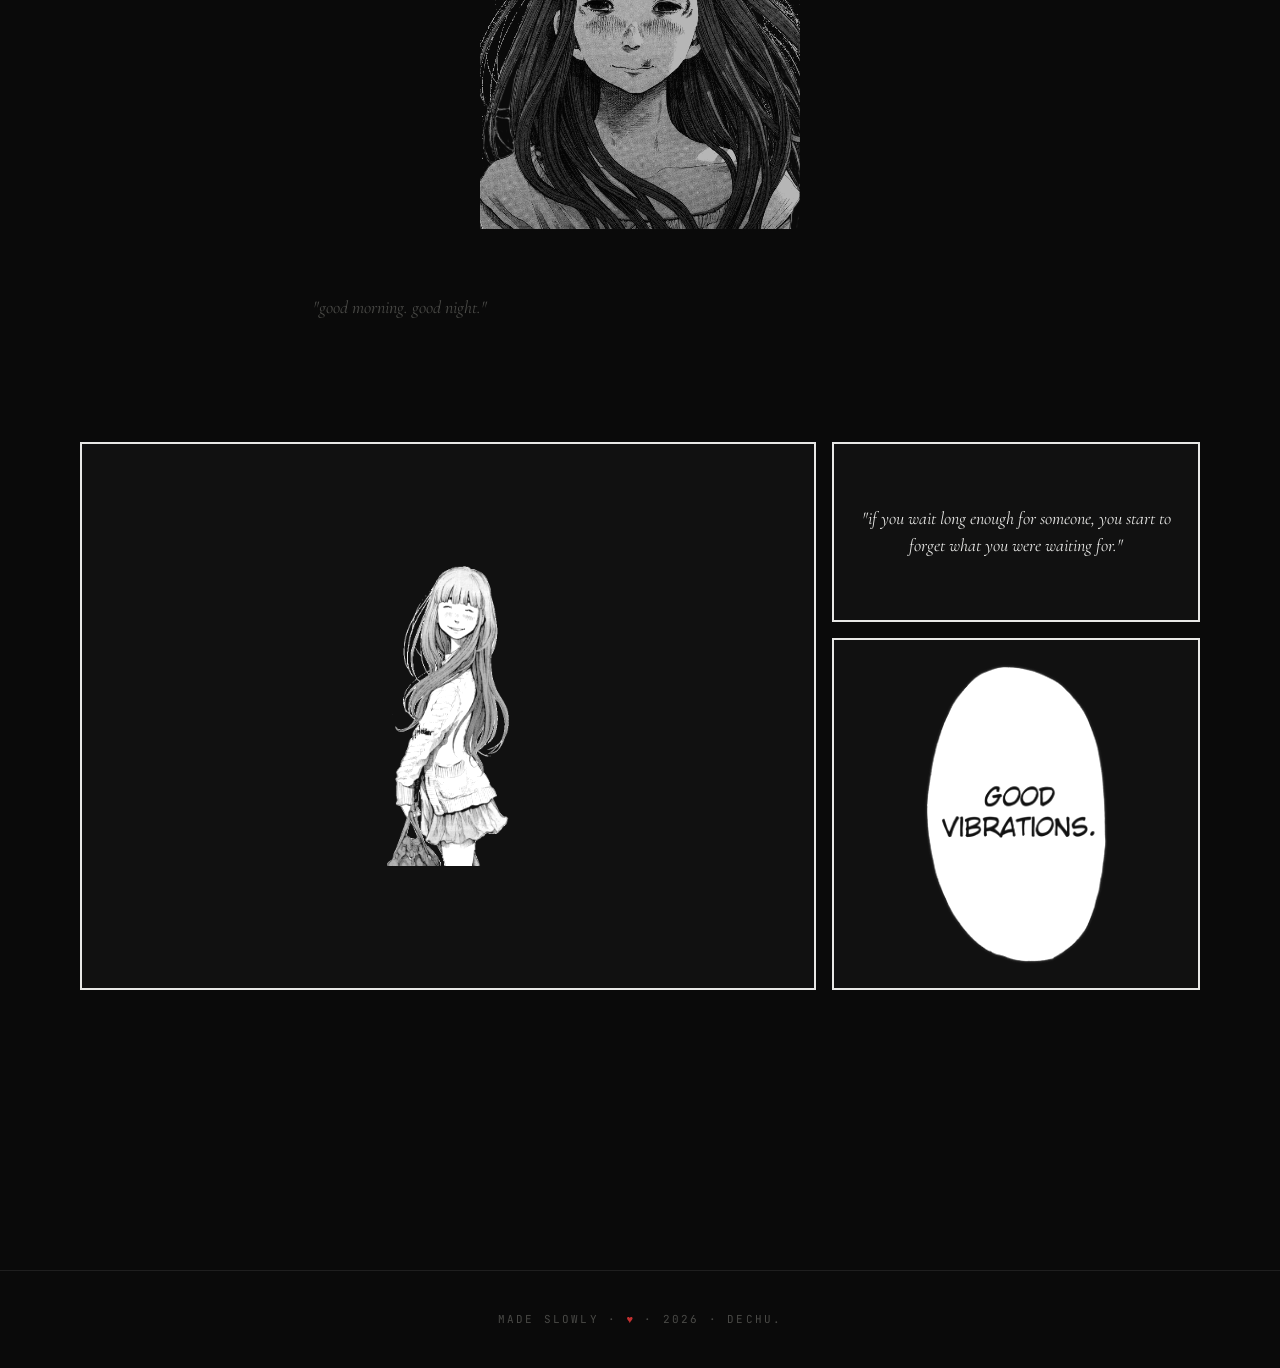
==== commit 500e76d2: "v3 — punpun everywhere" ====
--- a/index.html
+++ b/index.html
@@ -4,12 +4,15 @@
 <meta charset="UTF-8">
 <meta name="viewport" content="width=device-width, initial-scale=1.0">
 <title>home — Jixeral</title>
-<meta name="description" content="A quiet corner of the internet.">
+<meta name="description" content="A quiet corner of the internet. — Jixeral.">
+<meta property="og:title" content="Jixeral — a quiet corner of the internet">
+<meta property="og:description" content="dechu. a 17 year old in ireland building things on the internet.">
+<meta property="og:image" content="assets/img/punpun-sad.png">
 <link rel="stylesheet" href="css/style.css">
 <link rel="preconnect" href="https://fonts.googleapis.com">
 <link rel="preconnect" href="https://fonts.gstatic.com" crossorigin>
 <link href="https://fonts.googleapis.com/css2?family=Cormorant+Garamond:ital,wght@0,300;0,400;1,300;1,400&family=JetBrains+Mono:wght@300;400;500&display=swap" rel="stylesheet">
-<link rel="icon" href="data:image/svg+xml,%3Csvg xmlns='http://www.w3.org/2000/svg' viewBox='0 0 100 100'%3E%3Ccircle cx='50' cy='50' r='45' fill='%23e8e8e6'/%3E%3Ccircle cx='35' cy='40' r='4' fill='%23000'/%3E%3Ccircle cx='65' cy='40' r='4' fill='%23c43030'/%3E%3C/svg%3E">
+<link rel="icon" href="assets/img/punpun-head-line.png">
 </head>
 <body>
 
@@ -23,44 +26,46 @@
     <li><a href="loves.html">Loves</a></li>
     <li><a href="stack.html">Stack</a></li>
     <li><a href="projects.html">Projects</a></li>
+    <li><a href="brand.html">Brand</a></li>
+    <li><a href="blog.html">Blog</a></li>
+    <li><a href="guestbook.html">Guestbook</a></li>
     <li><a href="contact.html">Contact</a></li>
   </ul>
 </nav>
 
 <main>
 
-  <section class="hero" style="position:relative;">
-    <img src="assets/punpun.svg" alt="" class="floater small tilt-r" style="top:60px; right:-20px;">
-    <img src="assets/punpun-sad.svg" alt="" class="floater small tilt-l fade hide-mobile" style="bottom:120px; right:120px;">
+  <section class="hero">
+    <img src="assets/img/punpun-sad.png" alt="" class="hero-side hide-mobile">
+    <img src="assets/img/punpun-pixel.png" alt="" class="floater small tilt-r float-anim hide-mobile" style="top:140px; right:340px; opacity:0.35;">
     <div class="greeting reveal">— a quiet corner of the internet</div>
     <h1 class="reveal">hello, i'm<br><span class="accent glitch" data-text="Jixeral">Jixeral</span>.</h1>
-    <p class="tagline reveal">jix for short. a person, still figuring it out — i build things on the internet, read manga at 3am, and think about life more than i should. welcome in.</p>
+    <p class="tagline reveal">jix for short. 17, somewhere in ireland. i build small things on the internet, read manga at 3am, and think about life more than i probably should. welcome in.</p>
     <div class="scroll-hint">scroll ↓</div>
   </section>
 
   <section class="reveal" style="position:relative;">
-    <img src="assets/aiko.svg" alt="" class="floater med tilt-l hide-mobile" style="top:-40px; right:0;">
+    <img src="assets/img/punpun-floating.png" alt="" class="floater lg tilt-l float-anim hide-mobile" style="top:-60px; right:-80px;">
     <div class="section-label"><span class="num">01</span> / a brief introduction</div>
     <h2>i make small <em>things</em> on the<br>internet, mostly at night.</h2>
-    <p>i'm currently learning to code — html, css, javascript, python and a little bit of everything else. this site is where i collect what i love, what i'm building, and the things that make me, me.</p>
-    <p>it's a work in progress. just like me.</p>
+    <p>currently learning to code — Luau, C#, a little C++, and slowly working my way into web stuff (this site is one of those experiments). dreaming of becoming an <strong>indie game dev</strong> one day, and starting a <strong>clothing brand</strong> the day after that.</p>
+    <p>this site is where i collect what i love, what i'm building, and the things that make me, me.</p>
   </section>
 
-  <!-- big punpun manga panel -->
+  <!-- big manga panel grid -->
   <section class="reveal">
-    <div class="panel">
-      <div class="panel-text">
-        <p>"the sky is so big, isn't it? it doesn't even notice us."</p>
-        <div class="source" style="margin-top:12px; font-family:var(--mono); font-size:11px; letter-spacing:0.2em; text-transform:uppercase; color:var(--ink-faint);">— punpun, probably</div>
+    <div class="panel-grid">
+      <div class="pg-item pg-1">
+        <img src="assets/img/punpun-world.png" alt="punpun's world">
       </div>
-      <div class="panel-img">
-        <img src="assets/punpun.svg" alt="punpun">
+      <div class="pg-item pg-2 pg-quote">
+        "the sky is so big, isn't it? it doesn't even notice us."
+      </div>
+      <div class="pg-item pg-3">
+        <img src="assets/img/punpun-pixel.png" alt="punpun">
       </div>
     </div>
   </section>
-
-  <!-- decorative sky -->
-  <img src="assets/sky.svg" alt="" class="sky-banner reveal">
 
   <section class="reveal">
     <div class="quote-block">
@@ -70,7 +75,7 @@
   </section>
 
   <section class="reveal" style="position:relative;">
-    <img src="assets/punpun-happy.svg" alt="" class="floater small tilt-r hide-mobile" style="top:-30px; right:40px;">
+    <img src="assets/img/itll-be-alright.png" alt="" class="floater med tilt-r float-anim hide-mobile" style="top:-20px; right:0;">
     <div class="section-label"><span class="num">02</span> / wander around</div>
     <div class="grid grid-3">
       <a href="about.html" class="card">
@@ -81,37 +86,47 @@
       <a href="loves.html" class="card">
         <div class="meta">02 — things i love</div>
         <h3>my taste</h3>
-        <p>manga, music, films — a list of stuff that lives in my head. click anything to search it.</p>
+        <p>manga, music, films, games, books — click anything to search it.</p>
       </a>
       <a href="stack.html" class="card">
         <div class="meta">03 — learning</div>
         <h3>what i'm studying</h3>
-        <p>languages and tools i'm picking up. progress, slowly.</p>
+        <p>Luau, C#, C++ and where i'm trying to take them.</p>
       </a>
       <a href="projects.html" class="card">
         <div class="meta">04 — projects</div>
         <h3>what i'm building</h3>
-        <p>small experiments, half-finished ideas, occasionally a real thing.</p>
+        <p>currently just this. soon: games.</p>
+      </a>
+      <a href="brand.html" class="card">
+        <div class="meta">05 — clothing</div>
+        <h3>the brand</h3>
+        <p>jixeral the future label. design online, sell online.</p>
       </a>
       <a href="contact.html" class="card">
-        <div class="meta">05 — contact</div>
+        <div class="meta">06 — contact</div>
         <h3>say hello</h3>
         <p>email, socials, or just to send me a song you like.</p>
       </a>
-      <div class="card" style="opacity:0.5;">
-        <div class="meta">06 — ???</div>
-        <h3>...secret</h3>
-        <p>there's a hidden page somewhere. try the konami code.</p>
-      </div>
     </div>
   </section>
 
+  <!-- punpun group panel -->
   <section class="reveal">
-    <div class="panel">
-      <div class="panel-img"><img src="assets/aiko.svg" alt="aiko"></div>
-      <div class="panel-text">
-        <p>"if you wait long enough for someone, you start to forget what you were waiting for."</p>
-        <div class="source" style="margin-top:12px; font-family:var(--mono); font-size:11px; letter-spacing:0.2em; text-transform:uppercase; color:var(--ink-faint);">— aiko, maybe</div>
+    <img src="assets/img/punpun-family.png" alt="" style="display:block; margin: 64px auto; max-width: 320px; opacity: 0.7; mix-blend-mode: screen; filter: brightness(1.05);">
+    <p style="text-align:center; font-style:italic; color: var(--ink-faint); font-family: var(--serif); font-size: 18px;">"good morning. good night."</p>
+  </section>
+
+  <section class="reveal">
+    <div class="panel-grid">
+      <div class="pg-item pg-1">
+        <img src="assets/img/aiko-smile.png" alt="aiko">
+      </div>
+      <div class="pg-item pg-2 pg-quote">
+        "if you wait long enough for someone, you start to forget what you were waiting for."
+      </div>
+      <div class="pg-item pg-3">
+        <img src="assets/img/good-vibrations.png" alt="good vibrations">
       </div>
     </div>
   </section>
@@ -123,13 +138,7 @@
 </footer>
 
 <a href="#" class="punpun-corner" title="punpun">
-  <svg viewBox="0 0 100 100" xmlns="http://www.w3.org/2000/svg">
-    <ellipse cx="50" cy="55" rx="38" ry="40" fill="#e8e8e6"/>
-    <path d="M 30 20 L 35 35 L 40 22 Z M 60 22 L 65 35 L 70 20 Z" fill="#e8e8e6"/>
-    <circle cx="38" cy="50" r="4" fill="#0a0a0a"/>
-    <circle cx="62" cy="50" r="4" fill="#c43030"/>
-    <path d="M 42 70 Q 50 75 58 70" stroke="#0a0a0a" stroke-width="2" fill="none"/>
-  </svg>
+  <img src="assets/img/punpun-pixel.png" alt="punpun">
 </a>
 
 <script>document.getElementById('year').textContent = new Date().getFullYear();</script>
--- a/css/style.css
+++ b/css/style.css
@@ -1,6 +1,6 @@
 /* ============================================
-   PUNPUN-INSPIRED DARK PERSONAL SITE
-   Mood: melancholic, surreal, techy, quiet
+   JIXERAL — PUNPUN-DRENCHED DARK PERSONAL SITE
+   v3 · with image illustrations, stars, panels
    ============================================ */
 
 :root {
@@ -10,7 +10,7 @@
   --ink: #e8e8e6;
   --ink-dim: #9a9a96;
   --ink-faint: #4a4a47;
-  --accent: #c43030;        /* Punpun's red eye */
+  --accent: #c43030;
   --accent-soft: #8b1e1e;
   --line: #1f1f1f;
   --grid: rgba(255,255,255,0.03);
@@ -20,7 +20,6 @@
 }
 
 * { margin: 0; padding: 0; box-sizing: border-box; }
-
 html { scroll-behavior: smooth; }
 
 body {
@@ -35,13 +34,12 @@
   position: relative;
 }
 
-/* subtle dot grid background */
+/* dot grid */
 body::before {
   content: '';
   position: fixed;
   inset: 0;
-  background-image:
-    radial-gradient(circle, var(--grid) 1px, transparent 1px);
+  background-image: radial-gradient(circle, var(--grid) 1px, transparent 1px);
   background-size: 24px 24px;
   pointer-events: none;
   z-index: 0;
@@ -53,10 +51,53 @@
   position: fixed;
   inset: 0;
   background-image: url("data:image/svg+xml;utf8,<svg xmlns='http://www.w3.org/2000/svg' width='200' height='200'><filter id='n'><feTurbulence type='fractalNoise' baseFrequency='0.9' numOctaves='2' stitchTiles='stitch'/><feColorMatrix values='0 0 0 0 0  0 0 0 0 0  0 0 0 0 0  0 0 0 0.5 0'/></filter><rect width='100%25' height='100%25' filter='url(%23n)' opacity='0.35'/></svg>");
-  opacity: 0.08;
+  opacity: 0.07;
   pointer-events: none;
   z-index: 1000;
   mix-blend-mode: overlay;
+}
+
+/* ============ STAR FIELD ============ */
+.starfield {
+  position: fixed;
+  inset: 0;
+  z-index: 1;
+  pointer-events: none;
+  overflow: hidden;
+}
+.star {
+  position: absolute;
+  background: var(--ink);
+  border-radius: 50%;
+  opacity: 0;
+  animation: twinkle 6s ease-in-out infinite;
+}
+@keyframes twinkle {
+  0%, 100% { opacity: 0; transform: scale(0.8); }
+  50% { opacity: var(--max, 0.6); transform: scale(1); }
+}
+.shooting-star {
+  position: absolute;
+  width: 2px;
+  height: 2px;
+  background: white;
+  border-radius: 50%;
+  box-shadow: 0 0 6px white;
+  opacity: 0;
+}
+.shooting-star::after {
+  content: '';
+  position: absolute;
+  top: 0; left: 0;
+  width: 80px;
+  height: 1px;
+  background: linear-gradient(90deg, white, transparent);
+  transform-origin: left;
+}
+@keyframes shoot {
+  0% { opacity: 0; transform: translate(0,0); }
+  10% { opacity: 1; }
+  100% { opacity: 0; transform: translate(-400px, 400px); }
 }
 
 /* ============ CUSTOM CURSOR ============ */
@@ -66,19 +107,19 @@
   pointer-events: none;
   z-index: 9999;
   transform: translate(-50%, -50%);
-  transition: width 0.2s, height 0.2s, background 0.2s, opacity 0.2s;
   mix-blend-mode: difference;
 }
 .cursor-dot {
   width: 6px; height: 6px;
   background: var(--ink);
   border-radius: 50%;
+  transition: width 0.2s, height 0.2s, background 0.2s;
 }
 .cursor-ring {
   width: 32px; height: 32px;
   border: 1px solid var(--ink);
   border-radius: 50%;
-  transition: transform 0.15s ease-out, width 0.25s, height 0.25s, border-color 0.25s;
+  transition: transform 0.15s ease-out, width 0.25s, height 0.25s, border-color 0.25s, background 0.25s;
 }
 .cursor-ring.hover {
   width: 56px; height: 56px;
@@ -86,7 +127,6 @@
   background: rgba(196, 48, 48, 0.08);
 }
 .cursor-dot.hover { background: var(--accent); }
-
 @media (max-width: 768px) {
   body { cursor: auto; }
   .cursor-dot, .cursor-ring { display: none; }
@@ -113,6 +153,7 @@
   text-decoration: none;
   color: var(--ink);
   position: relative;
+  user-select: none;
 }
 nav .logo::after {
   content: '_';
@@ -125,7 +166,7 @@
 }
 nav ul {
   display: flex;
-  gap: 32px;
+  gap: 28px;
   list-style: none;
 }
 nav ul a {
@@ -138,13 +179,8 @@
   position: relative;
   padding: 4px 0;
 }
-nav ul a:hover, nav ul a.active {
-  color: var(--ink);
-}
-nav ul a.active::before {
-  content: '> ';
-  color: var(--accent);
-}
+nav ul a:hover, nav ul a.active { color: var(--ink); }
+nav ul a.active::before { content: '> '; color: var(--accent); }
 nav ul a::after {
   content: '';
   position: absolute;
@@ -157,11 +193,11 @@
 
 @media (max-width: 640px) {
   nav { padding: 16px 20px; }
-  nav ul { gap: 16px; }
+  nav ul { gap: 14px; flex-wrap: wrap; justify-content: flex-end; }
   nav ul a { font-size: 10px; letter-spacing: 0.1em; }
 }
 
-/* ============ LAYOUT ============ */
+/* ============ MAIN LAYOUT ============ */
 main {
   position: relative;
   z-index: 2;
@@ -173,7 +209,7 @@
   main { padding: 100px 20px 60px; }
 }
 
-section { margin-bottom: 120px; }
+section { margin-bottom: 120px; position: relative; }
 
 /* ============ HERO ============ */
 .hero {
@@ -224,10 +260,7 @@
 }
 
 /* glitch text */
-.glitch {
-  position: relative;
-  display: inline-block;
-}
+.glitch { position: relative; display: inline-block; }
 .glitch::before, .glitch::after {
   content: attr(data-text);
   position: absolute;
@@ -280,9 +313,7 @@
   width: 32px; height: 1px;
   background: var(--accent);
 }
-.section-label .num {
-  color: var(--accent);
-}
+.section-label .num { color: var(--accent); }
 
 h2 {
   font-family: var(--serif);
@@ -307,11 +338,77 @@
 a { color: var(--accent); text-decoration: none; }
 a:hover { color: var(--ink); }
 
+/* ============ MANGA PANEL BORDERS ============ */
+.manga-panel {
+  position: relative;
+  border: 2px solid var(--ink);
+  background: var(--bg-soft);
+  padding: 40px;
+  margin: 40px 0;
+}
+.manga-panel::before,
+.manga-panel::after {
+  content: '';
+  position: absolute;
+  width: 14px;
+  height: 14px;
+  background: var(--accent);
+}
+.manga-panel::before { top: -8px; left: -8px; }
+.manga-panel::after { bottom: -8px; right: -8px; }
+.manga-panel .corner-tr,
+.manga-panel .corner-bl {
+  position: absolute;
+  width: 14px;
+  height: 14px;
+  background: var(--ink);
+}
+.manga-panel .corner-tr { top: -8px; right: -8px; }
+.manga-panel .corner-bl { bottom: -8px; left: -8px; }
+
+/* multi-panel grid */
+.panel-grid {
+  display: grid;
+  grid-template-columns: 2fr 1fr;
+  grid-template-rows: auto auto;
+  gap: 16px;
+  margin: 64px 0;
+}
+.panel-grid .pg-item {
+  border: 2px solid var(--ink);
+  background: var(--bg-soft);
+  padding: 24px;
+  position: relative;
+  display: flex;
+  align-items: center;
+  justify-content: center;
+  overflow: hidden;
+}
+.panel-grid .pg-item img {
+  max-width: 100%;
+  max-height: 300px;
+  filter: brightness(1.05) contrast(1.05);
+  mix-blend-mode: screen;
+}
+.panel-grid .pg-1 { grid-row: span 2; min-height: 360px; }
+.panel-grid .pg-2 { min-height: 180px; }
+.panel-grid .pg-3 { min-height: 180px; }
+.panel-grid .pg-quote {
+  font-family: var(--serif);
+  font-style: italic;
+  font-size: 18px;
+  color: var(--ink);
+  text-align: center;
+  padding: 24px;
+  line-height: 1.5;
+}
+@media (max-width: 700px) {
+  .panel-grid { grid-template-columns: 1fr; }
+  .panel-grid .pg-1 { grid-row: auto; }
+}
+
 /* ============ CARDS / GRIDS ============ */
-.grid {
-  display: grid;
-  gap: 24px;
-}
+.grid { display: grid; gap: 24px; }
 .grid-2 { grid-template-columns: repeat(2, 1fr); }
 .grid-3 { grid-template-columns: repeat(3, 1fr); }
 .grid-4 { grid-template-columns: repeat(4, 1fr); }
@@ -371,26 +468,38 @@
   gap: 64px;
   align-items: start;
 }
-@media (max-width: 800px) {
-  .about-grid { grid-template-columns: 1fr; gap: 32px; }
-}
+@media (max-width: 800px) { .about-grid { grid-template-columns: 1fr; gap: 32px; } }
 .about-avatar {
-  aspect-ratio: 1;
+  aspect-ratio: 3/4;
   background: var(--bg-soft);
-  border: 1px solid var(--line);
+  border: 2px solid var(--ink);
   display: flex;
   align-items: center;
   justify-content: center;
   position: relative;
   overflow: hidden;
 }
-.about-avatar svg { width: 70%; height: 70%; }
+.about-avatar img {
+  width: 100%;
+  height: 100%;
+  object-fit: cover;
+  filter: brightness(1.05) contrast(1.05);
+  mix-blend-mode: screen;
+}
 .about-avatar::after {
   content: '';
   position: absolute;
   inset: 0;
-  background: linear-gradient(180deg, transparent 50%, rgba(196,48,48,0.05));
+  background: linear-gradient(180deg, transparent 50%, rgba(196,48,48,0.08));
   pointer-events: none;
+}
+.about-avatar::before {
+  content: '';
+  position: absolute;
+  top: -8px; left: -8px;
+  width: 14px; height: 14px;
+  background: var(--accent);
+  z-index: 2;
 }
 
 .detail-list {
@@ -414,9 +523,7 @@
 .detail-list li .val { color: var(--ink); }
 
 /* ============ LOVES / TASTE ============ */
-.taste-cat {
-  margin-bottom: 64px;
-}
+.taste-cat { margin-bottom: 64px; }
 .taste-cat h3 {
   display: flex;
   align-items: center;
@@ -449,6 +556,7 @@
   gap: 16px;
   transition: background 0.2s, padding-left 0.3s;
   cursor: none;
+  position: relative;
 }
 .taste-list li:hover {
   background: var(--bg-soft);
@@ -456,11 +564,57 @@
 }
 .taste-list li .title { color: var(--ink); font-family: var(--serif); font-size: 18px; }
 .taste-list li .by { color: var(--ink-faint); font-size: 11px; letter-spacing: 0.1em; text-transform: uppercase; }
+.taste-list li.secret-link::after {
+  content: '✦';
+  position: absolute;
+  right: 8px;
+  top: 50%;
+  transform: translateY(-50%);
+  color: var(--accent);
+  font-size: 10px;
+  opacity: 0.6;
+}
+
+/* search popup */
+.search-pop {
+  position: fixed;
+  background: var(--bg-elev);
+  border: 1px solid var(--accent);
+  padding: 8px;
+  z-index: 9000;
+  display: none;
+  flex-direction: column;
+  gap: 4px;
+  box-shadow: 0 12px 30px rgba(0,0,0,0.7);
+  min-width: 180px;
+}
+.search-pop.show { display: flex; }
+.search-pop button {
+  background: none;
+  border: none;
+  color: var(--ink);
+  padding: 10px 14px;
+  font-family: var(--mono);
+  font-size: 12px;
+  text-align: left;
+  cursor: none;
+  letter-spacing: 0.1em;
+  transition: background 0.15s, color 0.15s;
+}
+.search-pop button:hover {
+  background: var(--accent);
+  color: var(--bg);
+}
+.search-pop .pop-label {
+  font-size: 9px;
+  letter-spacing: 0.3em;
+  text-transform: uppercase;
+  color: var(--ink-faint);
+  padding: 6px 14px 4px;
+}
 
 /* ============ PROJECTS ============ */
-.project-list {
-  border-top: 1px solid var(--line);
-}
+.project-list { border-top: 1px solid var(--line); }
 .project {
   display: grid;
   grid-template-columns: 60px 1fr auto 80px;
@@ -522,7 +676,7 @@
   position: absolute;
   top: 0; left: 0; height: 100%;
   background: var(--accent);
-  width: var(--w, 0%);
+  width: 0;
   transition: width 1.2s cubic-bezier(0.2, 0.8, 0.2, 1);
 }
 .skill.in-view .bar::after { width: var(--w, 0%); }
@@ -568,9 +722,7 @@
   gap: 64px;
   align-items: start;
 }
-@media (max-width: 800px) {
-  .contact-grid { grid-template-columns: 1fr; }
-}
+@media (max-width: 800px) { .contact-grid { grid-template-columns: 1fr; } }
 .contact-link {
   display: flex;
   justify-content: space-between;
@@ -583,10 +735,7 @@
   transition: all 0.3s;
   cursor: none;
 }
-.contact-link:hover {
-  padding-left: 16px;
-  color: var(--accent);
-}
+.contact-link:hover { padding-left: 16px; color: var(--accent); }
 .contact-link .arrow {
   font-family: var(--mono);
   font-size: 14px;
@@ -598,7 +747,52 @@
   color: var(--accent);
 }
 
-/* ============ QUOTE / PUNPUN VIBE ============ */
+/* form */
+.contact-form {
+  display: flex;
+  flex-direction: column;
+  gap: 16px;
+}
+.contact-form input,
+.contact-form textarea {
+  background: var(--bg-soft);
+  border: 1px solid var(--line);
+  color: var(--ink);
+  padding: 14px 16px;
+  font-family: var(--mono);
+  font-size: 13px;
+  transition: border-color 0.2s, background 0.2s;
+  cursor: none;
+}
+.contact-form input:focus,
+.contact-form textarea:focus {
+  outline: none;
+  border-color: var(--accent);
+  background: var(--bg-elev);
+}
+.contact-form textarea { min-height: 140px; resize: vertical; }
+.contact-form button {
+  background: var(--accent);
+  border: none;
+  color: var(--bg);
+  padding: 14px 28px;
+  font-family: var(--mono);
+  font-size: 11px;
+  letter-spacing: 0.3em;
+  text-transform: uppercase;
+  cursor: none;
+  transition: background 0.2s, transform 0.2s;
+  align-self: flex-start;
+}
+.contact-form button:hover { background: var(--ink); transform: translateY(-2px); }
+
+.form-note {
+  font-size: 11px;
+  color: var(--ink-faint);
+  font-style: italic;
+}
+
+/* ============ QUOTE ============ */
 .quote-block {
   border-left: 2px solid var(--accent);
   padding: 24px 0 24px 32px;
@@ -645,15 +839,125 @@
   opacity: 1;
   transform: translateY(0);
 }
-.reveal:nth-child(2) { transition-delay: 0.1s; }
-.reveal:nth-child(3) { transition-delay: 0.2s; }
-.reveal:nth-child(4) { transition-delay: 0.3s; }
-
-/* ============ EASTER EGG / SECRET ============ */
+
+/* ============ FLOATER IMAGES (decorative) ============ */
+.floater {
+  position: absolute;
+  pointer-events: none;
+  z-index: 0;
+  opacity: 0.45;
+  filter: brightness(1.05) contrast(1.05);
+  mix-blend-mode: screen;
+}
+.floater.small { width: 120px; }
+.floater.med { width: 200px; }
+.floater.lg { width: 320px; }
+.floater.tilt-r { transform: rotate(8deg); }
+.floater.tilt-l { transform: rotate(-8deg); }
+.floater.fade { opacity: 0.2; }
+.floater.float-anim {
+  animation: floatY 8s ease-in-out infinite;
+}
+@keyframes floatY {
+  0%, 100% { transform: translateY(0); }
+  50% { transform: translateY(-12px); }
+}
+.floater.tilt-r.float-anim { animation: floatYTiltR 8s ease-in-out infinite; }
+.floater.tilt-l.float-anim { animation: floatYTiltL 8s ease-in-out infinite; }
+@keyframes floatYTiltR {
+  0%, 100% { transform: rotate(8deg) translateY(0); }
+  50% { transform: rotate(8deg) translateY(-12px); }
+}
+@keyframes floatYTiltL {
+  0%, 100% { transform: rotate(-8deg) translateY(0); }
+  50% { transform: rotate(-8deg) translateY(-12px); }
+}
+@media (max-width: 768px) {
+  .hide-mobile { display: none !important; }
+  .floater.small { width: 80px; }
+  .floater.med { width: 140px; }
+  .floater.lg { width: 200px; }
+}
+
+/* hero side images (Punpun characters) */
+.hero-side {
+  position: absolute;
+  right: 0;
+  top: 50%;
+  transform: translateY(-50%);
+  width: 280px;
+  opacity: 0.85;
+  filter: brightness(1.05) contrast(1.05);
+  mix-blend-mode: screen;
+  pointer-events: none;
+  z-index: 0;
+}
+.hero-side.left { right: auto; left: -40px; width: 160px; opacity: 0.4; }
+@media (max-width: 900px) { .hero-side { width: 180px; opacity: 0.35; } }
+@media (max-width: 640px) { .hero-side { display: none; } }
+
+/* sky banner */
+.sky-banner {
+  display: block;
+  width: 100%;
+  max-height: 240px;
+  object-fit: cover;
+  opacity: 0.5;
+  mix-blend-mode: screen;
+  margin: 80px 0;
+}
+
+/* ============ AFRO GOD EASTER EGG ============ */
+.afro-god {
+  position: fixed;
+  bottom: -180px;
+  left: 20px;
+  width: 180px;
+  z-index: 50;
+  pointer-events: auto;
+  cursor: none;
+  transition: bottom 0.6s cubic-bezier(0.34, 1.56, 0.64, 1);
+  user-select: none;
+  -webkit-user-drag: none;
+  filter: brightness(1.1);
+}
+.afro-god img {
+  width: 100%;
+  height: auto;
+  pointer-events: none;
+  display: block;
+}
+@media (max-width: 768px) { .afro-god { display: none; } }
+
+/* ============ PUNPUN BIRD CORNER ============ */
+.punpun-corner {
+  position: fixed;
+  bottom: 24px;
+  right: 24px;
+  width: 56px;
+  height: 56px;
+  z-index: 50;
+  opacity: 0.6;
+  transition: opacity 0.3s, transform 0.3s;
+  cursor: none;
+}
+.punpun-corner:hover {
+  opacity: 1;
+  transform: scale(1.1) rotate(-5deg);
+}
+.punpun-corner img {
+  width: 100%;
+  height: 100%;
+  object-fit: contain;
+  filter: brightness(1.1);
+  mix-blend-mode: screen;
+}
+
+/* ============ SECRET OVERLAY ============ */
 .secret-overlay {
   position: fixed;
   inset: 0;
-  background: #000;
+  background: rgba(0,0,0,0.96);
   z-index: 99999;
   display: none;
   align-items: center;
@@ -663,17 +967,24 @@
   padding: 40px;
 }
 .secret-overlay.show { display: flex; }
+.secret-overlay img {
+  max-width: 240px;
+  margin-bottom: 32px;
+  opacity: 0.85;
+  mix-blend-mode: screen;
+  filter: brightness(1.05);
+  animation: float 4s ease-in-out infinite;
+}
+@keyframes float {
+  0%, 100% { transform: translateY(0); }
+  50% { transform: translateY(-10px); }
+}
 .secret-overlay h1 {
   font-family: var(--serif);
   font-size: clamp(40px, 8vw, 96px);
   font-style: italic;
   color: var(--accent);
   margin-bottom: 24px;
-  animation: float 4s ease-in-out infinite;
-}
-@keyframes float {
-  0%, 100% { transform: translateY(0); }
-  50% { transform: translateY(-10px); }
 }
 .secret-overlay p {
   font-family: var(--mono);
@@ -693,38 +1004,9 @@
   cursor: none;
   transition: all 0.3s;
 }
-.secret-overlay button:hover {
-  background: var(--accent);
-}
-
-/* selection */
-::selection { background: var(--accent); color: var(--bg); }
-
-/* scrollbar */
-::-webkit-scrollbar { width: 8px; }
-::-webkit-scrollbar-track { background: var(--bg); }
-::-webkit-scrollbar-thumb { background: var(--line); }
-::-webkit-scrollbar-thumb:hover { background: var(--accent); }
-
-/* ============ PUNPUN BIRD ============ */
-.punpun-corner {
-  position: fixed;
-  bottom: 24px;
-  right: 24px;
-  width: 48px;
-  height: 48px;
-  z-index: 50;
-  opacity: 0.4;
-  transition: opacity 0.3s, transform 0.3s;
-  cursor: none;
-}
-.punpun-corner:hover {
-  opacity: 1;
-  transform: scale(1.1) rotate(-5deg);
-}
-.punpun-corner svg { width: 100%; height: 100%; }
-
-/* loading screen */
+.secret-overlay button:hover { background: var(--accent); }
+
+/* ============ LOADER ============ */
 .loader {
   position: fixed;
   inset: 0;
@@ -756,202 +1038,222 @@
   80%, 100% { content: '...'; }
 }
 
-/* ============================================
-   NEW: floating punpun/aiko images, music player,
-   clickable taste links, decorative sky strip
-   ============================================ */
-
-/* floating decorative images scattered around pages */
-.floater {
-  position: absolute;
-  pointer-events: none;
-  z-index: 1;
-  opacity: 0.85;
-  animation: floatY 6s ease-in-out infinite;
-  filter: drop-shadow(0 8px 24px rgba(0,0,0,0.6));
-}
-.floater.small { width: 90px; }
-.floater.med   { width: 130px; }
-.floater.large { width: 180px; }
-.floater.tilt-l { transform: rotate(-8deg); }
-.floater.tilt-r { transform: rotate(7deg); }
-.floater.delay-1 { animation-delay: 0.8s; }
-.floater.delay-2 { animation-delay: 1.6s; }
-.floater.delay-3 { animation-delay: 2.4s; }
-.floater.fade { opacity: 0.4; }
-@keyframes floatY {
-  0%, 100% { transform: translateY(0) rotate(var(--r, 0deg)); }
-  50%      { transform: translateY(-12px) rotate(var(--r, 0deg)); }
-}
-.floater.tilt-l { --r: -8deg; }
-.floater.tilt-r { --r: 7deg; }
-
-/* hide some floaters on small screens to keep mobile clean */
-@media (max-width: 768px) {
-  .floater.hide-mobile { display: none; }
-  .floater { opacity: 0.5; width: 70px !important; }
-}
-
-/* decorative sky banner */
-.sky-banner {
+/* ============ BLOG ============ */
+.blog-list { border-top: 1px solid var(--line); }
+.blog-entry {
+  padding: 32px 0;
+  border-bottom: 1px solid var(--line);
+  display: grid;
+  grid-template-columns: 120px 1fr;
+  gap: 32px;
+  cursor: none;
+  transition: padding 0.3s;
+}
+.blog-entry:hover { padding-left: 16px; }
+.blog-entry .date {
+  color: var(--ink-faint);
+  font-size: 11px;
+  letter-spacing: 0.2em;
+  text-transform: uppercase;
+  padding-top: 8px;
+}
+.blog-entry h3 {
+  font-family: var(--serif);
+  font-size: 26px;
+  margin-bottom: 8px;
+  color: var(--ink);
+  transition: color 0.3s;
+}
+.blog-entry:hover h3 { color: var(--accent); }
+.blog-entry .excerpt { color: var(--ink-dim); font-size: 14px; }
+@media (max-width: 700px) {
+  .blog-entry { grid-template-columns: 1fr; gap: 8px; }
+}
+
+/* ============ GUESTBOOK ============ */
+.guestbook-canvas-wrap {
+  background: var(--bg-soft);
+  border: 2px solid var(--ink);
+  padding: 0;
+  margin-bottom: 16px;
+  position: relative;
+}
+.guestbook-canvas-wrap canvas {
+  display: block;
   width: 100%;
-  margin: 80px 0;
-  border-top: 1px solid var(--line);
-  border-bottom: 1px solid var(--line);
-  display: block;
-}
-
-/* taste list — clickable search links */
-.taste-list li {
-  position: relative;
-  cursor: none;
-}
-.taste-list li a.search-link {
-  color: inherit;
-  text-decoration: none;
-  display: flex;
-  justify-content: space-between;
-  align-items: baseline;
-  width: 100%;
-  gap: 16px;
-  cursor: none;
-}
-.taste-list li::after {
-  content: '↗';
-  position: absolute;
-  right: 16px;
-  top: 50%;
-  transform: translateY(-50%);
-  color: var(--accent);
-  font-size: 14px;
-  opacity: 0;
-  transition: opacity 0.3s, right 0.3s;
-  pointer-events: none;
-}
-.taste-list li:hover::after {
-  opacity: 1;
-  right: 8px;
-}
-.taste-list li:hover .by {
-  color: var(--accent);
-}
-
-/* ============ MUSIC PLAYER (bottom-left) ============ */
-.music-toggle {
-  position: fixed;
-  bottom: 24px;
-  left: 24px;
-  z-index: 50;
+  height: 280px;
+  background: #f5f5f5;
+  cursor: crosshair;
+  touch-action: none;
+}
+.gb-tools {
+  display: flex;
+  gap: 10px;
+  flex-wrap: wrap;
+  margin-bottom: 12px;
+  align-items: center;
+}
+.gb-tools button, .gb-tools label {
   background: var(--bg-soft);
   border: 1px solid var(--line);
-  color: var(--ink-dim);
-  padding: 12px 16px;
+  color: var(--ink);
+  padding: 8px 14px;
   font-family: var(--mono);
   font-size: 11px;
   letter-spacing: 0.15em;
   text-transform: uppercase;
   cursor: none;
-  display: flex;
+  transition: all 0.2s;
+}
+.gb-tools button:hover, .gb-tools label:hover { border-color: var(--accent); }
+.gb-tools input[type="color"] {
+  width: 32px; height: 32px;
+  background: transparent;
+  border: 1px solid var(--line);
+  cursor: none;
+}
+.gb-tools input[type="range"] { cursor: none; }
+.gb-entries {
+  display: grid;
+  grid-template-columns: repeat(auto-fill, minmax(260px, 1fr));
+  gap: 16px;
+  margin-top: 48px;
+}
+.gb-entry {
+  background: var(--bg-soft);
+  border: 1px solid var(--line);
+  padding: 16px;
+}
+.gb-entry img {
+  width: 100%;
+  background: #f5f5f5;
+  display: block;
+  margin-bottom: 12px;
+}
+.gb-entry .meta {
+  font-size: 10px;
+  letter-spacing: 0.2em;
+  text-transform: uppercase;
+  color: var(--ink-faint);
+  display: flex;
+  justify-content: space-between;
+}
+.gb-entry .text {
+  color: var(--ink);
+  font-size: 13px;
+  margin: 8px 0;
+  word-wrap: break-word;
+}
+
+/* ============ CLOTHING / BRAND ============ */
+.brand-hero {
+  background: var(--bg-soft);
+  border: 2px solid var(--ink);
+  padding: 64px 48px;
+  position: relative;
+  overflow: hidden;
+  margin-bottom: 64px;
+}
+.brand-hero::before,
+.brand-hero::after {
+  content: '';
+  position: absolute;
+  width: 18px; height: 18px;
+  background: var(--accent);
+}
+.brand-hero::before { top: -10px; left: -10px; }
+.brand-hero::after { bottom: -10px; right: -10px; }
+.brand-hero h2 {
+  font-size: clamp(48px, 8vw, 96px);
+  letter-spacing: -0.02em;
+}
+.brand-hero .floater { opacity: 0.25; }
+.platform-grid {
+  display: grid;
+  grid-template-columns: repeat(auto-fill, minmax(220px, 1fr));
+  gap: 16px;
+}
+.platform-grid a {
+  background: var(--bg-soft);
+  border: 1px solid var(--line);
+  padding: 20px;
+  color: var(--ink);
+  display: flex;
+  flex-direction: column;
+  gap: 6px;
+  transition: all 0.3s;
+  cursor: none;
+}
+.platform-grid a:hover {
+  border-color: var(--accent);
+  background: var(--bg-elev);
+  transform: translateY(-4px);
+}
+.platform-grid a .pname { font-family: var(--serif); font-size: 22px; }
+.platform-grid a .pdesc { font-size: 12px; color: var(--ink-dim); }
+.platform-grid a .purl { font-size: 10px; color: var(--ink-faint); letter-spacing: 0.15em; text-transform: uppercase; margin-top: 4px; }
+
+/* ============ REC ROOM / 404 / SECRET ============ */
+.full-center {
+  min-height: 75vh;
+  display: flex;
+  flex-direction: column;
   align-items: center;
-  gap: 10px;
-  transition: all 0.3s;
-  backdrop-filter: blur(8px);
-}
-.music-toggle:hover {
-  border-color: var(--accent);
-  color: var(--ink);
-}
-.music-toggle.playing {
-  border-color: var(--accent);
-  color: var(--ink);
-}
-.music-toggle .eq {
-  display: inline-flex;
-  align-items: flex-end;
-  height: 14px;
-  gap: 2px;
-}
-.music-toggle .eq span {
-  display: inline-block;
-  width: 2px;
-  background: var(--ink-faint);
-  height: 4px;
-  transition: background 0.3s;
-}
-.music-toggle.playing .eq span {
+  justify-content: center;
+  text-align: center;
+  gap: 24px;
+}
+.full-center img {
+  max-width: 280px;
+  opacity: 0.9;
+  filter: brightness(1.1);
+  mix-blend-mode: screen;
+  animation: float 4s ease-in-out infinite;
+}
+.rr-gallery {
+  display: grid;
+  grid-template-columns: repeat(auto-fill, minmax(220px, 1fr));
+  gap: 12px;
+  margin-top: 48px;
+}
+.rr-gallery .rr-slot {
+  background: var(--bg-soft);
+  border: 1px solid var(--line);
+  aspect-ratio: 1;
+  display: flex;
+  align-items: center;
+  justify-content: center;
+  color: var(--ink-faint);
+  font-size: 11px;
+  letter-spacing: 0.2em;
+  text-transform: uppercase;
+  text-align: center;
+  padding: 16px;
+}
+
+/* ============ SELECTION / SCROLLBAR ============ */
+::selection { background: var(--accent); color: var(--bg); }
+::-webkit-scrollbar { width: 8px; }
+::-webkit-scrollbar-track { background: var(--bg); }
+::-webkit-scrollbar-thumb { background: var(--line); }
+::-webkit-scrollbar-thumb:hover { background: var(--accent); }
+
+/* ============ TYPE INDICATOR (when typing easter egg) ============ */
+.type-indicator {
+  position: fixed;
+  bottom: 24px;
+  left: 50%;
+  transform: translateX(-50%);
   background: var(--accent);
-  animation: eq 0.9s ease-in-out infinite;
-}
-.music-toggle.playing .eq span:nth-child(2) { animation-delay: 0.15s; }
-.music-toggle.playing .eq span:nth-child(3) { animation-delay: 0.3s; }
-.music-toggle.playing .eq span:nth-child(4) { animation-delay: 0.45s; }
-@keyframes eq {
-  0%, 100% { height: 4px; }
-  50%      { height: 14px; }
-}
-
-/* punpun corner adjustment (sits next to music toggle if needed) */
-.punpun-corner { z-index: 51; }
-
-/* ============ PUNPUN PANEL (a "manga panel" decorative block) ============ */
-.panel {
-  position: relative;
-  border: 2px solid #f2f0ec;
-  background: var(--bg-soft);
-  padding: 32px;
-  margin: 48px 0;
-  display: grid;
-  grid-template-columns: 1fr 1fr;
-  gap: 24px;
-  align-items: center;
-  overflow: hidden;
-}
-.panel::before {
-  content: '';
-  position: absolute;
-  inset: 4px;
-  border: 1px solid var(--line);
+  color: var(--bg);
+  padding: 10px 20px;
+  font-family: var(--mono);
+  font-size: 11px;
+  letter-spacing: 0.3em;
+  text-transform: uppercase;
+  z-index: 9000;
+  opacity: 0;
   pointer-events: none;
-}
-.panel-text p {
-  font-family: var(--serif);
-  font-size: 20px;
-  font-style: italic;
-  line-height: 1.5;
-  color: var(--ink);
-}
-.panel-img {
-  display: flex;
-  justify-content: center;
-  align-items: center;
-}
-.panel-img img {
-  max-width: 200px;
-  width: 100%;
-}
-@media (max-width: 700px) {
-  .panel { grid-template-columns: 1fr; padding: 20px; }
-  .panel-img img { max-width: 140px; }
-}
-
-/* polaroid frame for inline images */
-.polaroid {
-  display: inline-block;
-  background: #f2f0ec;
-  padding: 12px 12px 32px;
-  border: 1px solid #1a1a1a;
-  box-shadow: 0 6px 30px rgba(0,0,0,0.5);
-  transform: rotate(-2deg);
-  transition: transform 0.4s;
-  cursor: none;
-}
-.polaroid:hover { transform: rotate(0deg) scale(1.04); }
-.polaroid img { display: block; width: 200px; }
-.polaroid .caption {
-  font-family: var(--serif);
-  font-style: italic;
-  text-align: center;
-  margin-top: 6px;
-  color: #0a0a0a;
-  font-size: 12px;
-}
+  transition: opacity 0.3s;
+}
+.type-indicator.show { opacity: 1; }
